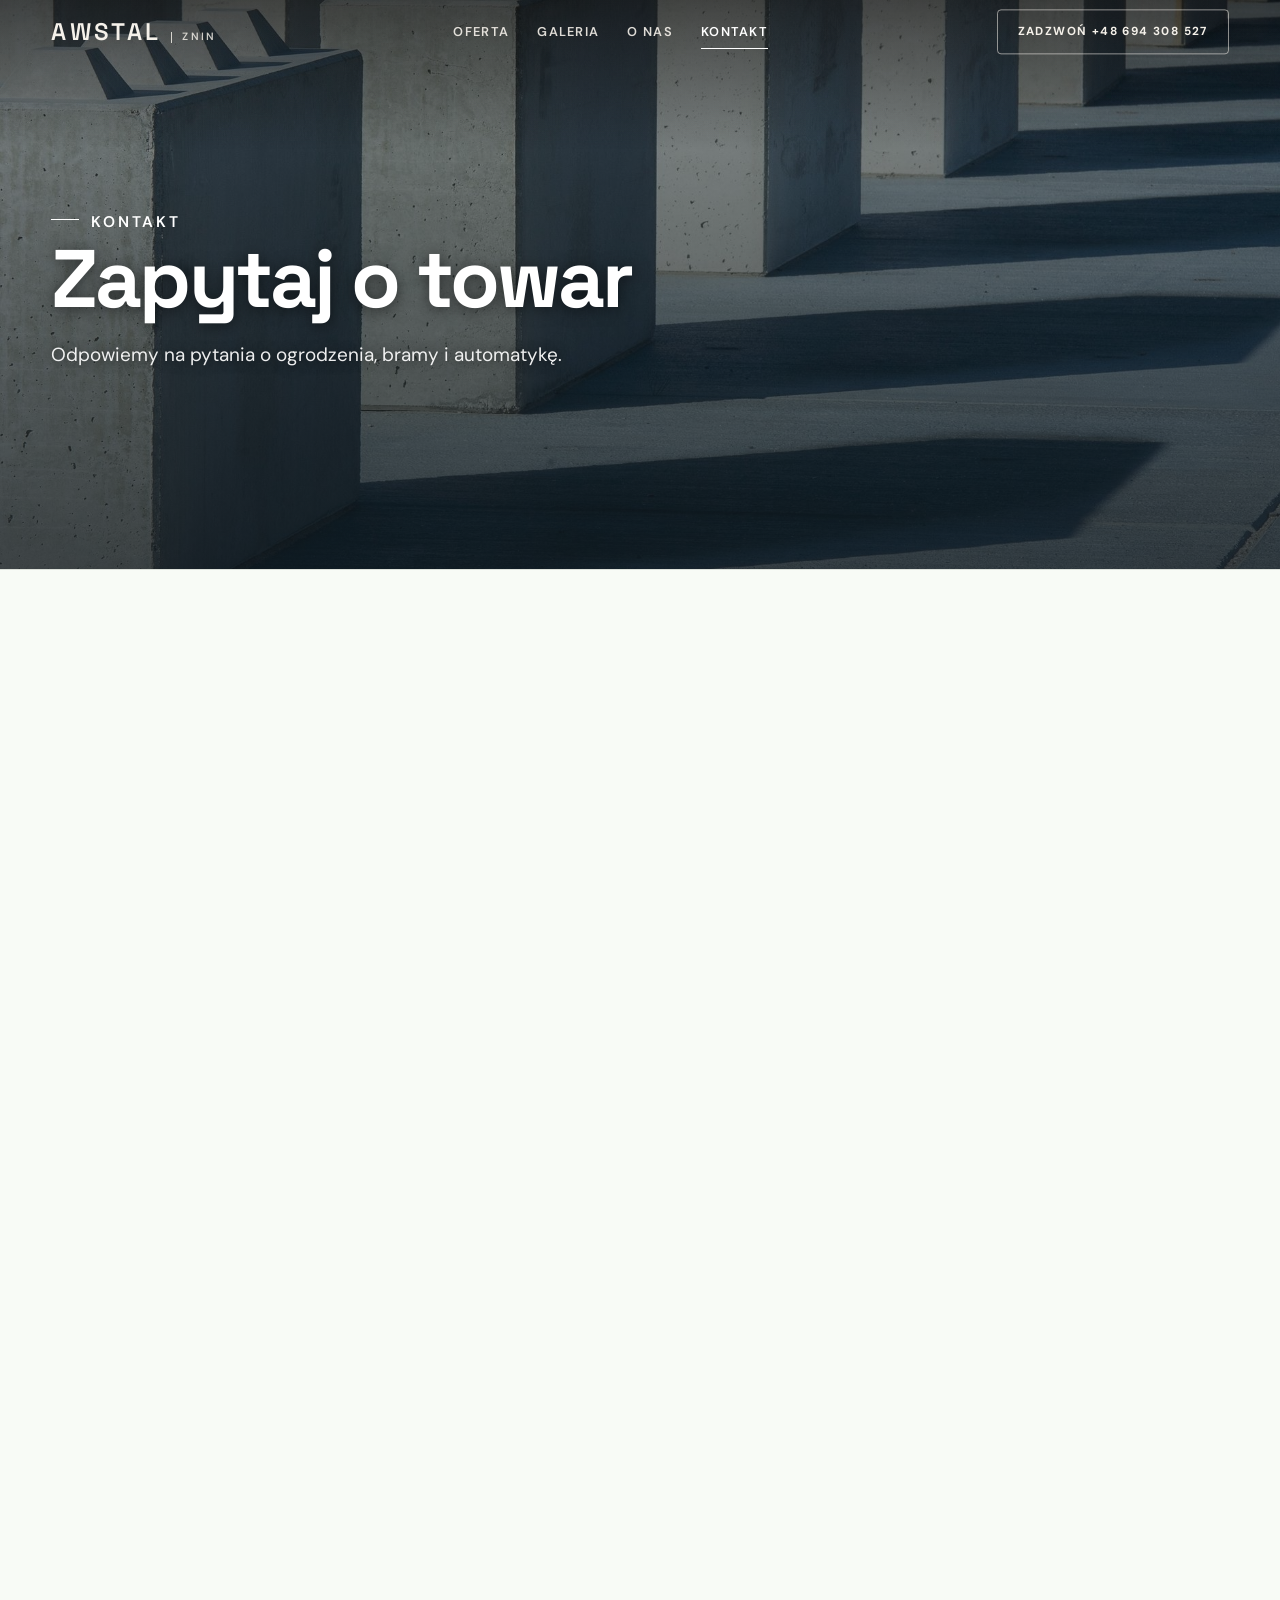
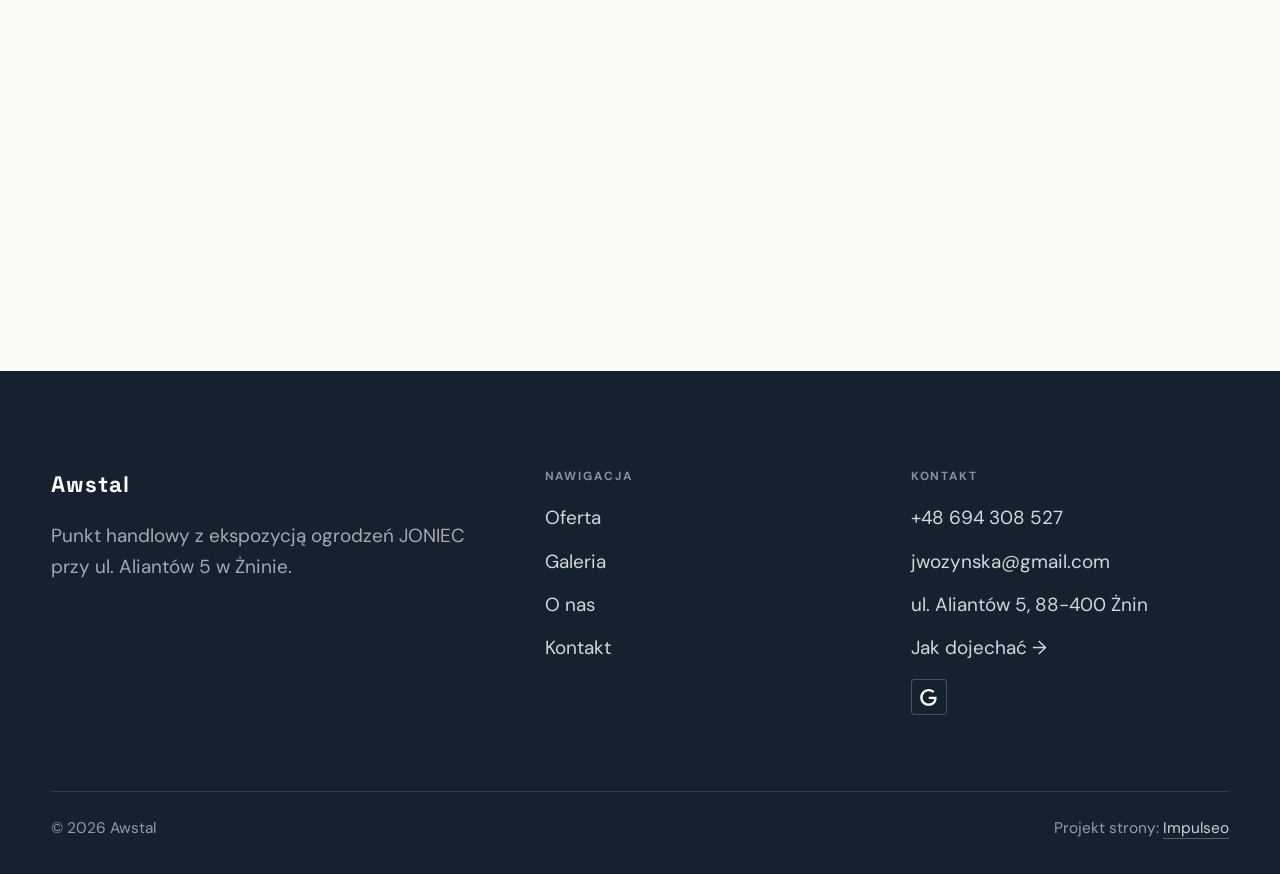
==== kontakt.html @ ee12577e "Strona demo: awstal" ====
<!DOCTYPE html>
<html lang="pl">
<head>
<meta charset="UTF-8">
<meta name="viewport" content="width=device-width, initial-scale=1.0">
<title>Kontakt - Awstal</title>
<meta name="description" content="Kontakt Awstal - ul. Aliantów 5, 88-400 Żnin">
<link rel="canonical" href="https://impulseo-pl.github.io/awstal/kontakt.html">
<meta name="robots" content="noindex, nofollow">
<meta property="og:type" content="website">
<meta property="og:locale" content="pl_PL">
<meta property="og:site_name" content="Awstal">
<meta property="og:title" content="Kontakt - Awstal">
<meta property="og:description" content="Kontakt Awstal - ul. Aliantów 5, 88-400 Żnin">
<meta property="og:url" content="https://impulseo-pl.github.io/awstal/kontakt.html">
<meta property="og:image" content="https://impulseo-pl.github.io/awstal/img/og.jpg">
<meta property="og:image:width" content="1200">
<meta property="og:image:height" content="630">
<meta name="twitter:card" content="summary_large_image">
<link rel="preconnect" href="https://fonts.googleapis.com">
<link rel="preconnect" href="https://fonts.gstatic.com" crossorigin>
<link href="https://fonts.googleapis.com/css2?family=Space+Grotesk:wght@500;600;700&family=DM+Sans:opsz,wght@9..40,400;9..40,500;9..40,600&display=swap" rel="stylesheet">
<link rel="stylesheet" href="assets/styles.css?v=1dbcea73">
</head>
<body>

<header class="nav">
  <div class="wrap nav-inner">
    <a class="brand" href="index.html"><span class="name">Awstal</span><span class="sub">Żnin</span></a>
    <nav class="nav-links">
      <a href="oferta.html">Oferta</a>
      <a href="realizacje.html">Galeria</a>
      <a href="o-nas.html">O nas</a>
      <a href="kontakt.html" class="active" aria-current="page">Kontakt</a>
      <a href="tel:+48694308527" class="btn btn-accent">Zadzwoń +48 694 308 527</a>
    </nav>
    <button class="nav-toggle" aria-label="Menu"><span></span><span></span><span></span></button>
  </div>
</header>

<main>
<section class="pagehead">
  <img src="img/g4.jpg" alt="Awstal - Zapytaj o towar" width="1880" height="1253" decoding="async">
  <div class="wrap">
    <span class="eyebrow">Kontakt</span>
    <h1>Zapytaj o towar</h1>
    <p>Odpowiemy na pytania o ogrodzenia, bramy i automatykę.</p>
  </div>
</section>
<section>
  <div class="wrap contact-grid">
    <div class="reveal">
      <span class="eyebrow">Dane kontaktowe</span>
      <h2 style="margin:var(--space-4) 0 var(--space-6)">Awstal</h2>
      <div class="info-list">
        <div class="info-row"><div class="ic"><svg class="ico-tel" width="16" height="16" viewBox="0 0 24 24" fill="none" aria-hidden="true"><path d="M6.6 10.8a15.5 15.5 0 0 0 6.6 6.6l2.2-2.2a1 1 0 0 1 1-.24 11.4 11.4 0 0 0 3.6.58 1 1 0 0 1 1 1V20a1 1 0 0 1-1 1A17 17 0 0 1 3 4a1 1 0 0 1 1-1h3.5a1 1 0 0 1 1 1c0 1.25.2 2.46.58 3.6a1 1 0 0 1-.25 1l-2.23 2.2Z" fill="currentColor"/></svg></div><div><div class="lbl">Telefon</div><a class="val" href="tel:+48694308527">+48 694 308 527</a></div></div>
        <div class="info-row"><div class="ic"><svg class="ico-mail" width="16" height="16" viewBox="0 0 24 24" fill="none" aria-hidden="true"><rect x="3.2" y="5.5" width="17.6" height="13" rx="1.6" stroke="currentColor" stroke-width="1.6"/><path d="M4 7l8 6 8-6" stroke="currentColor" stroke-width="1.6" stroke-linecap="round" stroke-linejoin="round"/></svg></div><div><div class="lbl">E-mail</div><a class="val" href="mailto:jwozynska@gmail.com">jwozynska@gmail.com</a></div></div>
        <div class="info-row"><div class="ic"><svg class="ico-pin" width="16" height="16" viewBox="0 0 24 24" fill="none" aria-hidden="true"><path d="M12 21s7-6.1 7-11.5A7 7 0 0 0 5 9.5C5 14.9 12 21 12 21Z" stroke="currentColor" stroke-width="1.6" fill="none"/><circle cx="12" cy="9.5" r="2.4" fill="currentColor"/></svg></div><div><div class="lbl">Adres</div><div class="val">ul. Aliantów 5, 88-400 Żnin</div></div></div>
      </div>
    </div>
    <div class="reveal">
      <form class="form" action="https://formsubmit.co/jwozynska@gmail.com" method="POST">
        <input type="hidden" name="_subject" value="Zapytanie ze strony Awstal">
        <input type="hidden" name="_captcha" value="false">
        <input type="hidden" name="_template" value="table">
        <div class="fld"><label for="name">Imię / firma</label><input id="name" name="name" type="text" placeholder="np. Jan Kowalski" required></div>
        <div class="fld"><label for="email">E-mail</label><input id="email" name="email" type="email" placeholder="adres@email.pl" required></div>
        <div class="fld"><label for="phone">Telefon</label><input id="phone" name="phone" type="tel" placeholder="+48 ..."></div>
        <div class="fld"><label for="msg">Czego dotyczy zapytanie?</label><textarea id="msg" name="message" placeholder="Napisz krótko, w czym możemy pomóc" required></textarea></div>
        <button type="submit" class="btn btn-accent" style="width:100%;justify-content:center">Wyślij zapytanie <span class="arr">→</span></button>
        <p class="note">Wiadomość trafi bezpośrednio do nas. Można też zadzwonić: +48 694 308 527.</p>
      </form>
    </div>
  </div>
</section>
<section style="padding-top:0">
  <div class="wrap reveal">
    <iframe class="map" title="Awstal - Żnin" src="https://maps.google.com/maps?q=52.849235%2C17.707067&z=15&output=embed" loading="lazy" referrerpolicy="no-referrer-when-downgrade"></iframe>
  </div>
</section>
</main>

<footer>
  <div class="wrap">
    <div class="foot-grid">
      <div class="foot-brand">
        <div class="name">Awstal</div>
        <p>Punkt handlowy z ekspozycją ogrodzeń JONIEC przy ul. Aliantów 5 w Żninie.</p>
      </div>
      <div class="foot-col">
        <h4>Nawigacja</h4>
        <a href="oferta.html">Oferta</a>
        <a href="realizacje.html">Galeria</a>
        <a href="o-nas.html">O nas</a>
        <a href="kontakt.html">Kontakt</a>
      </div>
      <div class="foot-col">
        <h4>Kontakt</h4>
        <a href="tel:+48694308527">+48 694 308 527</a>
        <a href="mailto:jwozynska@gmail.com">jwozynska@gmail.com</a>
        <p>ul. Aliantów 5, 88-400 Żnin</p>
        <a href="https://maps.google.com/?cid=13317157777396604055&g_mp=Cidnb29nbGUubWFwcy5wbGFjZXMudjEuUGxhY2VzLlNlYXJjaFRleHQQAhgEIAA" target="_blank" rel="noopener">Jak dojechać →</a>
      <div class="foot-soc">
        <a class="soc" href="https://maps.google.com/?cid=13317157777396604055&g_mp=Cidnb29nbGUubWFwcy5wbGFjZXMudjEuUGxhY2VzLlNlYXJjaFRleHQQAhgEIAA" target="_blank" rel="noopener" aria-label="Google - Awstal"><svg viewBox="0 0 24 24" aria-hidden="true" focusable="false"><path d="M12.48 10.92v3.28h7.84c-.24 1.84-.853 3.187-1.787 4.133-1.147 1.147-2.933 2.4-6.053 2.4-4.827 0-8.6-3.893-8.6-8.72s3.773-8.72 8.6-8.72c2.6 0 4.507 1.027 5.907 2.347l2.307-2.307C18.747 1.44 16.133 0 12.48 0 5.867 0 .307 5.387.307 12s5.56 12 12.173 12c3.573 0 6.267-1.173 8.373-3.36 2.16-2.16 2.84-5.213 2.84-7.667 0-.76-.053-1.467-.173-2.053H12.48z" fill="currentColor"/></svg></a>
      </div>
      </div>
    </div>
    <div class="foot-bot">
      <span>© 2026 Awstal</span>
      <span>Projekt strony: <a class="foot-credit" href="https://impulseo.pl" target="_blank" rel="noopener">Impulseo</a></span>
    </div>
  </div>
</footer>
<div class="sticky-call"><a class="sc-call" href="tel:+48694308527"><svg class="ico-tel" width="16" height="16" viewBox="0 0 24 24" fill="none" aria-hidden="true"><path d="M6.6 10.8a15.5 15.5 0 0 0 6.6 6.6l2.2-2.2a1 1 0 0 1 1-.24 11.4 11.4 0 0 0 3.6.58 1 1 0 0 1 1 1V20a1 1 0 0 1-1 1A17 17 0 0 1 3 4a1 1 0 0 1 1-1h3.5a1 1 0 0 1 1 1c0 1.25.2 2.46.58 3.6a1 1 0 0 1-.25 1l-2.23 2.2Z" fill="currentColor"/></svg> Zadzwoń</a><a class="sc-quote" href="kontakt.html">Zadzwoń i zapytaj</a></div>
<div class="demo-wazne" data-do="2026-11-03" data-cykl="3" hidden><svg class="dw-ico" width="13" height="13" viewBox="0 0 24 24" fill="none" aria-hidden="true"><circle cx="12" cy="12" r="8.6" stroke="currentColor" stroke-width="1.8"/><path d="M12 7.2V12l3.3 2" stroke="currentColor" stroke-width="1.8" stroke-linecap="round"/></svg><span class="dw-txt"></span></div>

<script src="assets/main.js"></script>
</body>
</html>
---- assets/styles.css ----
/* ============================================================
   STOLBASZ — premium, architektoniczny B2B fit-out
   Jasna paleta, zero brązu. System wg premium-web-craft.
   Projekt strony: Impulseo (impulseo.pl)
   ============================================================ */

:root{
  /* PALETA — jasna, architektoniczna, chłodna */
  --paper:#F4F6F8;          /* główne tło */
  --paper-2:#E7EBEF;        /* sekcje alternatywne (chłodny jasny szary) */
  --paper-3:#E7EBEF;        /* delikatne wypełnienia */
  --ink:#15212E;            /* tekst główny — chłodny grafit */
  --ink-soft:#243443;       /* nagłówki drugorzędne */
  --muted:#6B7785;          /* tekst poboczny */
  --line:rgba(21,33,46,.12);/* hairline */
  --accent:#E8A317;         /* stonowany petrol-slate — jedyny akcent */
  --accent-d:#C9870C;
  --accent-soft:rgba(232,163,23,.10);
  --dark:#15212E;           /* sekcje ciemne (stopka/CTA) */

  /* HOVER ZDJĘĆ — JEDEN standard dla całego silnika (decyzja K. 04.08.2026, artefakt z wariantami).
     AKTUALNE (K.+Szymon 09.08.2026, wybór z artefaktu 6 wariantów): zoom 1.05 przy 1.4s -
     przy tak długim czasie mocniejszy kadr NIE skacze, tylko „oddycha". Poprzedni standard
     (1.02 / .55s z 04.08) odbierany jako dynamiczny i szybki.
     Spoczynek lekko przygaszony, ale TYLKO tam, gdzie jest mysz (@media hover:hover) —
     na telefonie zdjęcia zostają w pełnej jasności. */
  --img-zoom:1.05;                   /* K.+Szymon 09.08: wariant F z artefaktu porównawczego */
  --img-rest:brightness(.95) saturate(.99);
  --img-hot:brightness(1.06) saturate(1.05);
  --img-dur:1.4s;                    /* K.+Szymon 09.08 (wariant F): powoli = elegancko */
  --img-ease:cubic-bezier(.16,.84,.44,1);  /* miękki ogon, efekt „oddychania" */

  /* ODSTĘPY — skala 4/8 */
  --space-1:4px; --space-2:8px; --space-3:12px; --space-4:16px; --space-5:24px;
  --space-6:32px; --space-7:48px; --space-8:64px; --space-9:96px; --space-10:128px;

  /* TYPOGRAFIA — fluid clamp() (skala podbita 16.07.2026: większe, czytelniejsze litery — uwaga Adama) */
  --text-sm:clamp(.9rem,.87rem + .12vw,1rem);
  --text-base:clamp(1.08rem,1.04rem + .18vw,1.2rem);
  --text-lg:clamp(1.24rem,1.15rem + .34vw,1.44rem);
  --text-h3:clamp(1.34rem,1.22rem + .55vw,1.66rem);
  --text-h2:clamp(2.1rem,1.66rem + 2.1vw,3.1rem);
  --text-h1:clamp(2.9rem,2.1rem + 4vw,5.1rem);

  /* PROMIENIE — architektoniczne, raczej ostre */
  --r-sm:3px; --r-md:6px; --r-lg:10px;

  /* RUCH */
  --ease:cubic-bezier(.25,.46,.45,.94); --dur:.24s;

  /* CIENIE — miękkie, warstwowe */
  --sh-sm:0 1px 2px rgba(16,24,32,.04), 0 2px 8px rgba(16,24,32,.05);
  --sh-md:0 2px 6px rgba(16,24,32,.05), 0 12px 28px -8px rgba(16,24,32,.12);
  --sh-lg:0 6px 14px rgba(16,24,32,.07), 0 26px 56px -18px rgba(16,24,32,.22);

  --hairline:1px solid var(--line);

  --font-display:'Space Grotesk','Inter',sans-serif;
  --font-body:'DM Sans','Inter',sans-serif;
}

*{box-sizing:border-box;margin:0;padding:0}
html{scroll-behavior:smooth}
body{
  font-family:var(--font-body);
  font-size:var(--text-base);
  line-height:1.65;
  color:var(--ink);
  background:var(--paper);
  -webkit-font-smoothing:antialiased;
  text-rendering:optimizeLegibility;
}
img{max-width:100%;height:auto;display:block}  /* height:auto = width/height z atrybutów trzyma proporcje (TOP#12) */
a{color:inherit;text-decoration:none}

.wrap{width:min(92%,1180px);margin-inline:auto}
section{padding-block:clamp(52px,6.5vw,96px)}

h1,h2,h3{font-family:var(--font-display);font-weight:700;line-height:1.08;letter-spacing:-.02em;color:var(--ink)}
h1{font-size:var(--text-h1);letter-spacing:-.035em}
h2{font-size:var(--text-h2);letter-spacing:-.025em}
h3{font-size:var(--text-h3)}
/* MIARA — długość wiersza. WCAG 2.2 SC 1.4.8: max 80 znaków; Butterick: 45–90.
   68ch daje realnie 72–78 znaków polskiego tekstu, czyli z zapasem pod granicą.
   Wcześniej limit miał TYLKO <p> — <li>, <blockquote> i <dd> nie miały żadnego,
   i to jedyny powód, dla którego 23 bloki na dwóch oddanych stronach jadą po
   83–106 znaków w wierszu (pomiar 07.08.2026, bramka `miara`).
   ⚠️ Listy i definicje ograniczamy TYLKO bez klasy: `ul`/`ol` z klasą to u nas
   układ (siatki kafli, menu), a nie tekst ciągły — tam miarę wyznacza układ. */
/* 60ch, nie 68ch (K. 10.08): po zmianie fontów na węższe kroje (DM Sans i spółka)
   w 68ch mieściło się ~90 znaków - bramka pikselowa słusznie zgłaszała przekroczenie
   granicy 80. Pomiar na żywej przeglądarce: 60ch = 90 znaków, 53ch = ~78 znaków, czyli normę WCAG 1.4.8. */
:root{ --miara:53ch }
p{max-width:min(100%,var(--miara))}
blockquote,
ul:not([class])>li, ol:not([class])>li,
dl:not([class])>dd{max-width:min(100%,var(--miara))}

/* ⚠️ Świadomie BEZ wyjątku `.tile p,.card p,.svc p{max-width:none}`, choć nasuwa się sam:
   te akapity BYŁY już ograniczone (stare `p{max-width:65ch}`), więc „wyjątek" nie odblokowałby
   niczego nowego — tylko ROZLUŹNIŁ stan sprzed zmiany na wszystkich demach naraz.
   `figcaption` żadna z reguł wyżej nie dotyczy, więc też nie potrzebuje zwolnienia. */

/* ŁAMANIE. `balance` wyrównuje długości wierszy w nagłówku, `pretty` pilnuje ostatniego
   wiersza akapitu, żeby nie został w nim jeden wyraz. Obsługiwane od Chrome 117 /
   Safari 17.5; starsze przeglądarki po prostu ignorują tę własność.
   `text-wrap:pretty` nie występowało dotąd ANI RAZ w silniku ani w repo klientów. */
h1,h2,h3,.lead,.lede{text-wrap:balance}
p,li,blockquote,dd{text-wrap:pretty}

.eyebrow{
  font-family:var(--font-body);
  font-size:var(--text-sm);
  font-weight:600;
  letter-spacing:.18em;
  text-transform:uppercase;
  color:var(--accent);
  display:inline-flex;align-items:center;gap:var(--space-3);
}
/* flex:none + margin-top = kreska trzyma się PIERWSZEJ linii. Wcześniej align-items:center
   centrowało ją względem całego bloku i przy zawinięciu (długi kicker typu
   „…WNĘTRZ · LESZNO · OD 2019") druga linia lądowała z brzydkim wcięciem. */
.eyebrow{align-items:flex-start}
.eyebrow>*,.eyebrow{text-wrap:balance}   /* dlugi kicker lamal sie na sierote typu samo „2019" w drugiej linii */
.eyebrow::before{content:"";width:28px;height:1px;background:var(--accent);display:inline-block;flex:none;margin-top:.62em}

.muted{color:var(--muted)}
.lead{font-size:var(--text-lg);line-height:1.55;color:var(--ink-soft);max-width:50ch}

/* ---------- BUTTONS ---------- */
.btn{
  display:inline-flex;align-items:center;gap:var(--space-2);
  font-weight:600;font-size:var(--text-sm);letter-spacing:.02em;
  padding:var(--space-4) var(--space-6);
  border-radius:var(--r-sm);
  transition:transform var(--dur) var(--ease),box-shadow var(--dur) var(--ease),background var(--dur) var(--ease);
  cursor:pointer;border:1px solid transparent;
}
.btn-accent{background:var(--accent);color:#fff;box-shadow:var(--sh-sm)}
.btn-accent:hover{background:var(--accent-d);transform:translateY(-2px);box-shadow:var(--sh-md)}
.btn-accent:active{transform:translateY(0);box-shadow:var(--sh-sm)}
.btn-ghost{background:transparent;color:var(--ink);border-color:var(--line)}
.btn-ghost:hover{border-color:var(--accent);color:var(--accent);transform:translateY(-2px)}
.btn-light{background:#fff;color:var(--ink);box-shadow:var(--sh-sm)}
.btn-light:hover{transform:translateY(-2px);box-shadow:var(--sh-md)}
.btn .arr{transition:transform var(--dur) var(--ease)}
.btn:hover .arr{transform:translateX(4px)}

/* ---------- NAV ---------- */
.nav{
  position:sticky;top:0;z-index:50;
  background:color-mix(in srgb,var(--paper) 88%,transparent);
  backdrop-filter:saturate(140%) blur(10px);
  border-bottom:var(--hairline);
}
.nav-inner{display:flex;align-items:center;justify-content:space-between;gap:var(--space-5);height:72px}
/* ANTY-NACHODZENIE (K. 05.08.2026): długa nazwa firmy + przycisk z pełnym numerem nie mieściły się w pasku
   i flex ściskał linki PONIŻEJ ich treści - "Kontakt" wchodził na ramkę "Zadzwoń +48 ...". Teraz ustępuje
   nazwa marki (skrót wielokropkiem), a menu i przycisk nigdy się nie kurczą ani nie zachodzą na siebie. */
.brand{display:flex;flex-direction:column;line-height:1;min-width:0;flex:0 1 auto}
.brand .name{font-family:var(--font-display);font-weight:800;font-size:1.35rem;letter-spacing:.04em;white-space:nowrap;overflow:hidden;text-overflow:ellipsis}
.brand .sub{font-size:.62rem;letter-spacing:.34em;text-transform:uppercase;color:var(--muted);margin-top:5px;white-space:nowrap;overflow:hidden;text-overflow:ellipsis}
.nav-links{display:flex;align-items:center;gap:var(--space-6);flex:0 0 auto}
.nav-links a{font-size:var(--text-sm);font-weight:500;color:var(--ink-soft);position:relative;padding-block:4px;white-space:nowrap;transition:color var(--dur) var(--ease)}
.nav-links a::after{content:"";position:absolute;left:0;bottom:0;width:0;height:1.5px;background:var(--accent);transition:width var(--dur) var(--ease)}
.nav-links a:hover,.nav-links a.active{color:var(--ink)}
.nav-links a:hover::after,.nav-links a.active::after{width:100%}
.nav-links .btn{padding:var(--space-2) var(--space-5)}
/* przyciski w nav: właściwy kolor (przebij .nav-links a) + bez podkreślenia */
.nav-links a.btn-accent{color:#fff}
.nav-links a.btn-ghost,.nav-links a.btn-light{color:var(--ink)}
/* CTA w pasku: NIE podkreślenie spod linków menu, ale ten sam przelatujący błysk,
   co na wszystkich innych przyciskach (zgłoszenie K. 13.08.2026 - „na hero jest efekt
   światła przechodzącego przez przycisk, na navbarze go nie ma, a mają być identyczne").
   Reguła `.nav-links a::after` jest silniejsza od `.btn::after`, więc trzeba jej
   geometrię wyzerować i wpisać połysk z nazwy - samo `display:none` gasiło efekt. */
.nav-links a.btn::after{
  display:block;content:"";position:absolute;inset:0;z-index:-1;pointer-events:none;
  width:auto;height:auto;border-radius:inherit;   /* kasuje geometrię podkreślenia (width:0;height:1.5px) */
  background:linear-gradient(100deg,transparent 32%,rgba(255,255,255,.20) 50%,transparent 68%);
  translate:-120% 0}
@media (prefers-reduced-motion:no-preference){
  .nav-links a.btn:hover::after{translate:120% 0;transition:translate .75s var(--mt-ease,cubic-bezier(.16,.84,.44,1))}
}
.nav-toggle{display:none;background:none;border:none;cursor:pointer;flex-direction:column;gap:5px;padding:8px}
.nav-toggle span{width:24px;height:2px;background:var(--ink);transition:var(--dur)}
/* Ciasny zakres MIĘDZY menu mobilnym a pełnym pulpitem: zbijamy odstępy i nazwę marki,
   żeby wszystko zmieściło się naturalnie, zanim w ogóle dojdzie do skracania wielokropkiem. */
@media(max-width:1280px) and (min-width:921px){
  .nav-links{gap:var(--space-4)}
  .nav-links .btn{padding:var(--space-2) var(--space-4)}
  .brand .name{font-size:1.15rem}
}

/* ---------- HERO (split) ---------- */
.hero{position:relative;overflow:hidden;border-bottom:var(--hairline)}
.hero-grid{display:grid;grid-template-columns:1.05fr .95fr;gap:clamp(24px,4vw,60px);align-items:center;
  padding-block:clamp(36px,4.5vw,64px)}
.hero-copy .eyebrow{margin-bottom:var(--space-5)}
.hero-copy h1{margin-bottom:var(--space-5)}
.hero-copy .lead{margin-bottom:var(--space-7)}
.hero-actions{display:flex;flex-wrap:wrap;gap:var(--space-4)}
.hero-art{position:relative;aspect-ratio:4/3;border-radius:var(--r-lg);overflow:hidden;box-shadow:var(--sh-lg)}
.hero-art img{width:100%;height:100%;object-fit:cover}
.hero-art::after{content:"";position:absolute;inset:0;background:linear-gradient(180deg,transparent 55%,rgba(18,24,28,.28))}
.hero-badge{position:absolute;left:var(--space-5);bottom:var(--space-5);z-index:2;
  background:rgba(252,252,251,.94);backdrop-filter:blur(4px);
  border-radius:var(--r-md);padding:var(--space-4) var(--space-5);box-shadow:var(--sh-md);max-width:78%}
.hero-badge strong{display:block;font-family:var(--font-display);font-size:1rem;letter-spacing:-.01em}
.hero-badge span{font-size:var(--text-sm);color:var(--muted)}

/* ---------- HERO duży / kinowy (strona główna) ---------- */
.hero-cine{position:relative;min-height:clamp(560px,82vh,840px);min-height:clamp(560px,82svh,840px);display:flex;align-items:center;overflow:hidden;border-bottom:var(--hairline)}
.hero-cine>img{position:absolute;inset:0;width:100%;height:100%;object-fit:cover;z-index:0}
.hero-cine::after{content:"";position:absolute;inset:0;z-index:1;
  background:linear-gradient(95deg,rgba(13,18,23,.86) 0%,rgba(13,18,23,.64) 32%,rgba(13,18,23,.24) 62%,rgba(13,18,23,.04) 100%)}
.hero-cine .wrap{position:relative;z-index:2;padding-block:var(--space-8)}
.hero-cine .hero-copy{max-width:660px}
.hero-cine .eyebrow{color:#fff;margin-bottom:var(--space-5)}
.hero-cine .eyebrow::before{background:#fff}
.hero-cine h1{color:#fff;margin-bottom:var(--space-5);font-size:clamp(2.9rem,2rem + 4.4vw,5.2rem);text-wrap:balance}
.hero-cine .lead{color:rgba(255,255,255,.92);max-width:48ch;margin-bottom:var(--space-7)}
.hero-cine .hero-actions{display:flex;flex-wrap:wrap;gap:var(--space-4)}
/* NISKIE OKNO (laptop z dokiem i paskami przeglądarki ma ~700-780 px wysokości widoku):
   H1 do 5.2rem + długi lead nie mieściły się i przyciski wypadały POD krawędź ekranu -
   klient widział stronę bez ani jednego CTA. Skalujemy w dół, zamiast przycinać treść. */
@media(min-width:821px) and (max-height:820px){
  .hero-cine{min-height:clamp(520px,94svh,780px)}
  .hero-cine .wrap{padding-block:var(--space-6)}
  .hero-cine h1{font-size:clamp(2.2rem,1.5rem + 2.6vw,3.6rem);margin-bottom:var(--space-4)}
  .hero-cine .eyebrow{margin-bottom:var(--space-4)}
  .hero-cine .lead{margin-bottom:var(--space-5);max-width:44ch}
}
@media(max-width:680px){
  .hero-cine{min-height:clamp(520px,76vh,640px);min-height:clamp(520px,76svh,640px);align-items:flex-end}
  .hero-cine::after{background:linear-gradient(0deg,rgba(13,18,23,.9) 6%,rgba(13,18,23,.45) 55%,rgba(13,18,23,.25) 100%)}
  .hero-cine .wrap{padding-bottom:var(--space-9)}
  /* TELEFON (~90% oglądających): lead potrafił zająć 8 linii i zepchnąć CTA poza pierwszy ekran.
     Zwężamy interlinię i skalę - treści nie ucinamy, bo to ona sprzedaje. */
  .hero-cine .lead{font-size:.98rem;line-height:1.5;margin-bottom:var(--space-5)}
  .hero-cine .eyebrow{font-size:.72rem;letter-spacing:.13em;margin-bottom:var(--space-4)}
  .hero-cine .eyebrow::before{width:20px}
  .hero-cine h1{margin-bottom:var(--space-4)}
}

/* full-bleed hero variant (podstrony) */
.pagehead{position:relative;min-height:46vh;min-height:46svh;display:flex;align-items:flex-end;overflow:hidden;border-bottom:var(--hairline)}
.pagehead img{position:absolute;inset:0;width:100%;height:100%;object-fit:cover}
/* 10.08.2026 (decyzja K.): mocniejsze przyciemnienie + cień pod tekstem. Bramka mierzyła na
   nagłówkach podstron 3,38-3,43:1 przy wymaganych 4,5 — jasne zdjęcie (hala, śnieg, niebo)
   podchodziło pod biały tekst. Zdjęcia klientów są różne, więc kontrast musi dawać WARSTWA,
   a nie szczęśliwy dobór kadru. */
.pagehead::after{content:"";position:absolute;inset:0;background:linear-gradient(180deg,rgba(18,24,28,.40),rgba(18,24,28,.76))}
.pagehead .wrap{position:relative;z-index:2;padding-block:var(--space-9);color:#fff}
.pagehead h1{color:#fff;max-width:18ch;text-shadow:0 2px 16px rgba(0,0,0,.55)}
.pagehead .eyebrow{color:#fff}
.pagehead .eyebrow::before{background:#fff}
.pagehead p{color:rgba(255,255,255,.92);margin-top:var(--space-4);max-width:54ch;text-shadow:0 1px 12px rgba(0,0,0,.5)}

/* ---------- STRIP (pasek skrótów / liczby) ---------- */
.strip{background:var(--dark);color:#fff}
/* PASEK HASEŁ — standard 04.08.2026 (decyzja K.): 5 haseł w JEDNYM rzędzie, tekst WYŚRODKOWANY,
   węższe marginesy boczne niż reszta strony (pasek ma iść szerzej), równe wysokości kolumn. */
.strip .wrap{width:min(96%,1440px);display:grid;grid-template-columns:repeat(5,1fr);
  gap:var(--space-5);padding-block:var(--space-7);align-items:stretch}
.strip .item .k{font-family:var(--font-display);font-size:clamp(1.05rem,.82rem + .85vw,1.55rem);
  font-weight:800;letter-spacing:-.02em;color:#fff;line-height:1.18;text-wrap:balance}
.strip .item .v{font-size:var(--text-sm);color:rgba(255,255,255,.66);margin-top:var(--space-2);line-height:1.4}
.strip .item{border-left:2px solid var(--accent);padding-inline:var(--space-4);
  text-align:center;display:flex;flex-direction:column;justify-content:center}
/* liczba kolumn = liczba haseł, żeby ostatnie nie zostawało samo w drugim rzędzie.
   Klasę n-N nadaje multipage.py; domyślnie (bez klasy) pasek jest 5-kolumnowy. */
.strip.n-2 .wrap{grid-template-columns:repeat(2,1fr)}
.strip.n-3 .wrap{grid-template-columns:repeat(3,1fr)}
.strip.n-4 .wrap{grid-template-columns:repeat(4,1fr);gap:var(--space-6)}
.strip.n-4 .item .k{font-size:clamp(1.3rem,1rem + 1.1vw,2rem)}
.strip.n-6 .wrap{grid-template-columns:repeat(6,1fr);gap:var(--space-4)}
.strip.n-6 .item .k{font-size:clamp(.98rem,.8rem + .7vw,1.35rem)}
/* równe łamanie: zamiast "długa linia + jedno słowo" obie linie zbliżonej długości */
.strip .item .k{text-wrap:balance}

/* ---------- SECTION HEAD ---------- */
.head{max-width:48rem;margin-bottom:var(--space-8)}
.head.center{margin-inline:auto;text-align:center}
.head .eyebrow{margin-bottom:var(--space-4)}
.head h2{margin-bottom:var(--space-4)}
.head p{color:var(--muted);font-size:var(--text-lg);line-height:1.55}
.head.center p{margin-inline:auto}

/* ---------- INTRO SPLIT ---------- */
.split{display:grid;grid-template-columns:.92fr 1.08fr;gap:clamp(28px,5vw,80px);align-items:center}
.split.rev{grid-template-columns:1.08fr .92fr}
.split.rev .split-art{order:-1}
.split-art{position:relative;aspect-ratio:5/4;border-radius:var(--r-lg);overflow:hidden;box-shadow:var(--sh-lg)}
.split-art img{width:100%;height:100%;object-fit:cover}
.split-copy h2{margin-bottom:var(--space-5)}
.split-copy p+p{margin-top:var(--space-4)}
.split-copy .btn{margin-top:var(--space-6)}

/* ---------- SERVICES (zakres) ---------- */
.svc-grid{display:grid;grid-template-columns:repeat(auto-fit,minmax(280px,1fr));gap:var(--space-5)}
.svc{background:#fff;border:var(--hairline);border-radius:var(--r-md);padding:var(--space-7) var(--space-6);
  transition:transform var(--dur) var(--ease),box-shadow var(--dur) var(--ease),border-color var(--dur) var(--ease);
  position:relative;overflow:hidden}
.svc::before{content:"";position:absolute;left:0;top:0;width:3px;height:0;background:var(--accent);transition:height var(--dur) var(--ease)}
.svc:hover{transform:translateY(-4px);box-shadow:var(--sh-md);border-color:transparent}
.svc:hover::before{height:100%}
.svc .ic{font-family:var(--font-display);font-size:.8rem;font-weight:700;letter-spacing:.12em;color:var(--accent);margin-bottom:var(--space-4)}
.svc h3{margin-bottom:var(--space-3);font-size:1.22rem}
.svc p{color:var(--muted);font-size:var(--text-base);line-height:1.6}

/* big detailed service rows */
.svc-row{display:grid;grid-template-columns:.8fr 1.2fr;gap:clamp(20px,4vw,60px);align-items:center;padding-block:var(--space-8)}
.svc-row+.svc-row{border-top:var(--hairline)}
.svc-row.rev{grid-template-columns:1.2fr .8fr}
/* Naprzemienny układ wierszy oferty: co drugi wiersz ma zdjęcie po PRAWEJ.
   Było `order:-1` — martwy kod, bo zdjęcie i tak jest pierwszym dzieckiem w HTML,
   więc wszystkie wiersze wyglądały identycznie (zdjęcie zawsze z lewej), a `rev`
   zmieniało tylko szerokość kolumn. Znalezione 29.07.2026 przy różnicowaniu kierunków
   animacji (pomiar pozycji: art.mid 390/502 przy row.mid 756 — zawsze lewa strona). */
.svc-row.rev .svc-row-art{order:2}
.svc-row-art{aspect-ratio:4/3;border-radius:var(--r-md);overflow:hidden;box-shadow:var(--sh-md)}
.svc-row-art img{width:100%;height:100%;object-fit:cover}
.svc-row h3{font-size:1.5rem;margin-bottom:var(--space-4)}
.svc-row .num{font-family:var(--font-display);font-size:.85rem;font-weight:700;letter-spacing:.14em;color:var(--accent);display:block;margin-bottom:var(--space-3)}
.svc-row ul{list-style:none;margin-top:var(--space-4);display:flex;flex-direction:column;gap:var(--space-2)}
.svc-row li{position:relative;padding-left:var(--space-5);color:var(--muted);font-size:var(--text-base)}
.svc-row li::before{content:"";position:absolute;left:0;top:.62em;width:8px;height:1px;background:var(--accent)}

/* ---------- GALLERY (realizacje) ---------- */
.gallery{display:grid;grid-template-columns:repeat(12,1fr);gap:var(--space-4);grid-auto-rows:200px}
/* GALERIA MASONRY — pionowe zdjęcia (portrety beauty/wellness) bez przycinania: kolumny, height auto */
.gallery-masonry{column-count:3;column-gap:var(--space-4)}
@media(max-width:900px){.gallery-masonry{column-count:2}}
@media(max-width:560px){.gallery-masonry{column-count:1}}
.gallery-masonry .m-tile{break-inside:avoid;margin:0 0 var(--space-4);padding:0;position:relative;overflow:hidden;border-radius:var(--r-md);border:1px solid var(--line)}
.gallery-masonry .m-tile img{width:100%;height:auto;display:block}
.gallery-masonry .m-tile .cap{position:absolute;left:0;right:0;bottom:0;padding:var(--space-4);color:#fff;background:linear-gradient(0deg,rgba(0,0,0,.55),transparent);font-size:var(--text-sm)}
.gallery-masonry .m-tile .cap small{display:block;font-weight:400;opacity:.78;letter-spacing:.04em;text-transform:uppercase;font-size:.66rem;margin-top:3px}
.tile{position:relative;overflow:hidden;border-radius:var(--r-md);box-shadow:var(--sh-sm);
  transition:transform var(--dur) var(--ease),box-shadow var(--dur) var(--ease)}
.tile img{width:100%;height:100%;object-fit:cover;
  transition:transform var(--img-dur) var(--img-ease),filter var(--img-dur) var(--img-ease)}
.tile:hover{box-shadow:var(--sh-md)}
.tile .cap{position:absolute;left:0;right:0;bottom:0;padding:var(--space-5) var(--space-4) var(--space-4);
  /* mocniejszy spad + cien pod tekstem: na JASNYCH zdjeciach klienta (biale fronty, sciany)
     slaby gradient dawal kontrast ~1.5:1 zamiast wymaganych 3.6:1 (bramka wygladu, 10.08.2026) */
  background:linear-gradient(transparent 10%,rgba(18,24,28,.55) 40%,rgba(18,24,28,.88) 68%,rgba(18,24,28,.99));color:#fff;
  text-shadow:0 1px 2px rgba(0,0,0,.85),0 2px 10px rgba(0,0,0,.55);
  font-size:var(--text-sm);font-weight:600;letter-spacing:.01em;
  opacity:0;transform:translateY(8px);transition:var(--dur) var(--ease)}
.tile:hover .cap{opacity:1;transform:translateY(0)}
.tile .cap small{display:block;font-weight:400;opacity:.78;letter-spacing:.04em;text-transform:uppercase;font-size:.66rem;margin-top:3px}
/* bento spans */
.t-wide{grid-column:span 6}
.t-tall{grid-column:span 6;grid-row:span 2}
.t-std{grid-column:span 6}
.t-third{grid-column:span 4}
.t-two3{grid-column:span 8}

/* ---------- TRUST / WIARYGODNOŚĆ ---------- */
.trust{background:var(--paper-2)}
.trust-grid{display:grid;grid-template-columns:repeat(auto-fit,minmax(240px,1fr));gap:var(--space-5);margin-top:var(--space-7)}
.trust-card{background:#fff;border-radius:var(--r-md);padding:var(--space-7) var(--space-6);box-shadow:var(--sh-sm);border-top:3px solid var(--accent)}
.trust-card .big{font-family:var(--font-display);font-size:clamp(1.8rem,1.3rem + 1.6vw,2.6rem);font-weight:800;letter-spacing:-.02em;color:var(--ink);line-height:1}
.trust-card h3{font-size:1.12rem;margin:var(--space-3) 0 var(--space-2)}
.trust-card p{color:var(--muted);font-size:var(--text-base);line-height:1.55}

/* ---------- CTA band ---------- */
.cta{background:var(--dark);color:#fff;position:relative;overflow:hidden}
/* telefon w CTA: na ciemnym tle biały (domyślnie), rodziny z JASNYM tłem CTA
   nadpisują to u siebie - wcześniej kolor siedział w stylu inline i wygrywał z rodziną. */
.cta .btn-ghost-cta{color:#fff;border-color:rgba(255,255,255,.3)}
.cta .wrap{display:grid;grid-template-columns:1.4fr .6fr;gap:var(--space-7);align-items:center;position:relative;z-index:2}
.cta h2{color:#fff;max-width:20ch}
.cta p{color:rgba(255,255,255,.74);margin-top:var(--space-4)}
.cta-actions{display:flex;flex-direction:column;gap:var(--space-3);align-items:flex-start}
.cta::before{content:"";position:absolute;right:-80px;top:-80px;width:360px;height:360px;border-radius:50%;
  background:radial-gradient(circle,var(--accent-soft),transparent 70%)}

/* ---------- CONTACT ---------- */
.contact-grid{display:grid;grid-template-columns:.85fr 1.15fr;gap:clamp(28px,4vw,56px);align-items:start}
.info-list{display:flex;flex-direction:column;gap:var(--space-2)}
.info-row{display:flex;gap:var(--space-4);align-items:flex-start;padding-block:var(--space-4);border-bottom:var(--hairline)}
.info-row .ic{flex:none;width:42px;height:42px;display:grid;place-items:center;border-radius:50%;
  background:var(--accent-soft);color:var(--accent);font-size:1.05rem}
.info-row .lbl{font-size:.72rem;letter-spacing:.14em;text-transform:uppercase;color:var(--muted)}
.info-row .val{font-weight:600;font-size:var(--text-base);margin-top:2px}
.info-row a.val:hover{color:var(--accent)}
.map{border:none;border-radius:var(--r-lg);box-shadow:var(--sh-md);width:100%;height:100%;min-height:380px;filter:grayscale(.2) contrast(1.02)}
.form{background:#fff;border:var(--hairline);border-radius:var(--r-lg);padding:clamp(24px,3vw,40px);box-shadow:var(--sh-sm)}
.form .fld{margin-bottom:var(--space-5)}
.form label{display:block;font-size:var(--text-sm);font-weight:600;margin-bottom:var(--space-2)}
.form input,.form textarea{width:100%;font-family:inherit;font-size:var(--text-base);color:var(--ink);
  padding:var(--space-4);border:var(--hairline);border-radius:var(--r-sm);background:var(--paper);transition:border-color var(--dur)}
.form input:focus,.form textarea:focus{outline:none;border-color:var(--accent);background:#fff}
.form textarea{resize:vertical;min-height:120px}
.form .note{font-size:var(--text-sm);color:var(--muted);margin-top:var(--space-3)}

/* ---------- FOOTER ---------- */
footer{background:var(--dark);color:#fff;padding-block:var(--space-9) var(--space-6)}
.foot-grid{display:grid;grid-template-columns:1.4fr 1fr 1fr;gap:var(--space-7);margin-bottom:var(--space-8)}
.foot-brand .name{font-family:var(--font-display);font-weight:800;font-size:1.4rem;letter-spacing:.04em}
.foot-brand p{color:rgba(255,255,255,.62);margin-top:var(--space-4);font-size:var(--text-base);max-width:38ch}
.foot-col h4{font-size:.74rem;letter-spacing:.16em;text-transform:uppercase;color:rgba(255,255,255,.5);margin-bottom:var(--space-4)}
.foot-col a,.foot-col p{display:block;color:rgba(255,255,255,.82);font-size:var(--text-base);margin-bottom:var(--space-3)}
.foot-col a:hover{color:#fff}
.foot-bot{border-top:1px solid rgba(255,255,255,.12);padding-top:var(--space-5);display:flex;justify-content:space-between;flex-wrap:wrap;gap:var(--space-3);
  font-size:var(--text-sm);color:rgba(255,255,255,.55)}
.foot-bot a:hover{color:#fff}
/* Podpis w stopce = klikalny link do impulseo.pl (31.07.2026). Ma być WIDOCZNIE klikalny,
   ale nie krzyczeć - stąd sam kolor jaśniejszy + delikatne podkreślenie na najeździe. */
.foot-bot a.foot-credit{color:rgba(255,255,255,.78);text-decoration:none;border-bottom:1px solid rgba(255,255,255,.28)}
.foot-bot a.foot-credit:hover{color:#fff;border-bottom-color:#fff}

/* ---------- REVEAL ---------- */
.reveal{opacity:0;transform:translateY(22px);transition:opacity .6s var(--ease),transform .6s var(--ease)}
.reveal.in{opacity:1;transform:none}

/* ---------- RESPONSIVE ---------- */
@media(max-width:920px){
  .hero-grid,.split,.split.rev,.svc-row,.svc-row.rev,.cta .wrap,.contact-grid,.foot-grid{grid-template-columns:1fr}
  .split.rev .split-art,.svc-row.rev .svc-row-art{order:0}
  .hero-art{aspect-ratio:16/10;max-height:420px}
  .strip .wrap,.strip.n-2 .wrap,.strip.n-3 .wrap,.strip.n-4 .wrap,.strip.n-6 .wrap{grid-template-columns:repeat(2,1fr);gap:var(--space-6)}
  .strip .item .k,.strip.n-6 .item .k{font-size:clamp(1.3rem,1.1rem + 1vw,2rem)}
  .gallery{grid-auto-rows:180px}
  .t-wide,.t-tall,.t-std,.t-third,.t-two3{grid-column:span 6}
  .t-tall{grid-row:span 1}
  .cta-actions{flex-direction:row;flex-wrap:wrap}
  .foot-grid{gap:var(--space-6)}
}
@media(max-width:680px){
  .nav-links{position:fixed;inset:72px 0 auto 0;background:var(--paper);flex-direction:column;align-items:stretch;
    gap:0;padding:var(--space-4) 6%;border-bottom:var(--hairline);box-shadow:var(--sh-md);
    transform:translateY(-120%);transition:transform var(--dur) var(--ease)}
  .nav-links.open{transform:translateY(0)}
  .nav-links a{padding-block:var(--space-4);border-bottom:var(--hairline)}
  .nav-links .btn{margin-top:var(--space-3);justify-content:center}
  .nav-toggle{display:flex}
  .strip .wrap,.strip.n-2 .wrap,.strip.n-3 .wrap,.strip.n-4 .wrap,.strip.n-6 .wrap{grid-template-columns:1fr}
  .gallery{grid-template-columns:repeat(6,1fr)}
  .foot-grid{grid-template-columns:1fr}
}
@media(prefers-reduced-motion:reduce){
  /* audyt 09.08 TOP#14: samo skrócenie duration przy animacji INFINITE = stroboskop
     (pętla .01ms miga ekranem); iteration-count:1 gasi pętlę naprawdę. Pseudoelementy
     też - tła hero (gastro/studio) animują ::before/img, blanket na * ich nie łapał. */
  *,*::before,*::after{animation-duration:.01ms!important;animation-iteration-count:1!important;animation-delay:0s!important;transition:none!important}
  .reveal{opacity:1!important;transform:none!important}
  html{scroll-behavior:auto}
}

/* ============================================================
   PREMIUM LAYER — destylat deep-researchu branż (anty-AI, spokój).
   Zmienne STOLBASZ (--accent/--ink/--paper/--line/--dark). Ruch ledwo
   zauważalny, krzywa cubic-bezier(.16,.84,.44,1); prefers-reduced-motion
   pokryte blanketem wyżej. Karty hairline zamiast cieni = #1 sygnał „nie-AI".
   ============================================================ */

/* więcej oddechu między sekcjami (liderzy: 110-130px) */
section{padding-block:clamp(64px,8vw,128px)}

/* 1) Aksamitny reveal — dłuższa, miękka krzywa zamiast „skoku" */
.reveal{transition:opacity .9s cubic-bezier(.16,.84,.44,1),transform .9s cubic-bezier(.16,.84,.44,1);will-change:opacity,transform}
/* stagger TYLKO w galerii (tam pozycja = porządek dzieci) */
.gallery .reveal:nth-child(2){transition-delay:.07s}
.gallery .reveal:nth-child(3){transition-delay:.14s}
.gallery .reveal:nth-child(4){transition-delay:.21s}
.gallery .reveal:nth-child(5){transition-delay:.28s}
.gallery .reveal:nth-child(6){transition-delay:.35s}

/* 2) Hero STATYCZNY na .hero-cine — Ken Burns CAŁKIEM WYŁĄCZONY 26.06 (3. zgłoszenie Szymona).
   GENEZA: animowanie scale na <img> hero z teksturami (cegły/framugi) re-samplinguje obraz
   klatka po klatce → na części ekranów drobne drganie/shimmer = „heroshot się trzęsie".
   translateY usunięto wcześniej, scale-only + will-change/GPU NIE wystarczyły do GWARANCJI gładkości.
   Krzysztof zażądał pewności („make sure, że błąd się nie pojawi") > efekt. Zero animacji = 0% drgania.
   Delikatny zoom zostaje TYLKO w pełnoekranowych hero gastro/studio (hg-bg/hs-bg — tło, inny
   mechanizm, chwalone, nigdy nie zgłaszane). NIE wracać do KB na .hero-cine bez realnego testu
   na sprzęcie klienta — to ryzyko regresji „trzęsienia”. */
/* BEZPIECZNY "wow" na hero = jednorazowy FADE-IN (opacity), nie zoom.
   opacity nie dotyka bitmapy → gładkie na KAŻDYM zdjęciu/ekranie/GPU, zero ryzyka migotania.
   Geometryczny ruch (scale/translate) na .hero-cine jest ZAKAZANY (bramka pilnuje). */
@keyframes heroFade{from{opacity:0}to{opacity:1}}
.hero-cine>img{transform:none;animation:heroFade 1.1s ease-out both}

/* 3) Akcentowy hairline pod nagłówkiem sekcji, który „rysuje się" przy wejściu */
.head h2{position:relative;padding-bottom:18px}
.head h2::after{content:"";position:absolute;left:0;bottom:0;height:1px;width:0;background:var(--accent);transition:width 1s cubic-bezier(.16,.84,.44,1) .15s}
.head.center h2::after{left:50%;transform:translateX(-50%)}
.head.reveal.in h2::after,.head.center.reveal.in h2::after{width:54px}

/* 4) Karty HAIRLINE zamiast cieni/zaokrągleń (najmocniejszy anty-AI detal) */
.svc{background:transparent;border:1px solid var(--line);border-radius:var(--r-sm);box-shadow:none}
.svc:hover{box-shadow:none;border-color:var(--accent);transform:translateY(-3px)}
.trust-card{background:transparent;box-shadow:none;border:1px solid var(--line);border-top:2px solid var(--accent);border-radius:var(--r-sm)}
.tile{box-shadow:none;border-radius:var(--r-sm)}
.tile:hover{box-shadow:none}

/* 5) Sticky-nav kondensuje się po przewinięciu (sygnał dopracowania) */
.nav{transition:box-shadow .4s ease,background .4s ease}
.nav.is-stuck{box-shadow:0 1px 0 var(--line),0 14px 30px -24px rgba(0,0,0,.45)}
.nav-inner{transition:height .35s var(--ease)}
.nav.is-stuck .nav-inner{height:60px}

/* 6) MANIFESTO — pełnoekranowy cytat-bohater (zastępuje generyczne „Dlaczego my") */
.manifesto{background:var(--paper-2);text-align:center}
.manifesto .wrap{max-width:60rem}
.manifesto p{font-family:var(--font-display);font-style:italic;font-size:clamp(1.6rem,1rem + 2.4vw,2.8rem);line-height:1.32;color:var(--ink-soft);margin-inline:auto;max-width:26ch;position:relative;padding-top:var(--space-8)}
.manifesto p::before{content:"";position:absolute;top:0;left:50%;transform:translateX(-50%);width:54px;height:1px;background:var(--accent)}
.manifesto p span{color:var(--accent);font-style:italic}

/* 7) GATEWAYS — 3 duże bramy-zdjęcia (zamiast paska menu usług) */
.gateways{display:grid;grid-template-columns:repeat(3,1fr);gap:var(--space-4)}
.gateway{position:relative;aspect-ratio:3/4;overflow:hidden;border-radius:var(--r-sm);display:block}
.gateway img{width:100%;height:100%;object-fit:cover;
  transition:transform var(--img-dur) var(--img-ease),filter var(--img-dur) var(--img-ease)}
.gateway::after{content:"";position:absolute;inset:0;background:linear-gradient(180deg,transparent 38%,rgba(18,24,28,.74))}
/* ===== HOVER ZDJĘĆ — jedno miejsce dla WSZYSTKICH kafli ze zdjęciem (K. 04.08.2026) ===== */
@media(hover:hover){
  .tile img,.gateway img,.m-tile img{filter:var(--img-rest)}
  .tile:hover img,
  .gateway:hover img,
  .m-tile:hover img{transform:scale(var(--img-zoom));filter:var(--img-hot)}
}
.m-tile img{transition:transform var(--img-dur) var(--img-ease),filter var(--img-dur) var(--img-ease)}
.gateway .g-ttl{position:absolute;left:0;right:0;bottom:0;z-index:2;padding:var(--space-6) var(--space-5);color:#fff;font-family:var(--font-display);font-size:1.45rem;letter-spacing:-.01em;line-height:1.15}
.gateway .g-ttl small{display:block;font-family:var(--font-body);font-size:var(--text-sm);font-weight:400;opacity:.82;letter-spacing:.03em;margin-top:5px}
@media(max-width:760px){.gateways{grid-template-columns:1fr}.gateway{aspect-ratio:16/10}}

/* 8) LOGO klienta w nagłówku (gdy podane --logo) */
/* 52px domyślnie (feedback Bartka 06.07.2026: 40px ginęło, uwaga padła 3x; ~56px sprawdzone na żywym demie anna-borowiec-makeup) */
.brand-logo{height:64px;width:auto;max-width:300px;object-fit:contain;display:block}
.nav.is-stuck .brand-logo{height:52px}
@media(max-width:680px){.brand-logo{height:46px;max-width:210px}}


/* === RWD: nagłówki na wąskich ekranach (dodane 17.07.2026 razem z fixem clamp) ===
   Po przywróceniu działania clamp() dolna granica --text-h1 (2.9rem) rozpychała
   dokument przy długich polskich słowach na telefonach. Tu ją zjeżdżamy. */
@media (max-width:560px){
  :root{
    --text-h1:clamp(1.9rem, 1.15rem + 4.4vw, 2.7rem);
    --text-h2:clamp(1.5rem, 1rem + 3vw, 2.1rem);
  }
  .hero-cine h1{font-size:clamp(1.9rem, 1.15rem + 4.4vw, 2.7rem)}
  h1,h2{overflow-wrap:break-word}
}

/* GODZINY (godziny_grid z briefu) — dzień po lewej, godziny po prawej. Wcześniej BRAK stylu
   powodował sklejenie "Poniedziałek-Piątek8:00-20:00" (dodane 2026-07-21). Neutralne dla dem bez grafiku. */
.godz{display:flex;flex-direction:column;gap:2px;max-width:440px;margin-top:8px}
.godz-row{display:flex;justify-content:space-between;align-items:baseline;gap:24px;padding:10px 0;border-bottom:1px solid var(--line)}
.godz-row:last-child{border-bottom:0}
.godz-row b{font-weight:600;color:var(--ink)}
.godz-row span{color:var(--muted);white-space:nowrap}

/* === FAQ (lekcja 08.08.2026) ===
   Sekcja faq_klinika() trafia NIE tylko do rodziny „klinika" (multipage.py: także układ FACHOWCY),
   a style leżały wyłącznie w families/klinika.css — u hydraulika/dekarza FAQ renderowało się jako
   goła lista <details> z domyślnym trójkącikiem przeglądarki (wpadka: demo Instalatorstwo Gała).
   Dlatego baza. Rodzina może to nadpisać na wierzchu. */
.faq-list{max-width:48rem;margin:var(--space-8) auto 0;display:flex;flex-direction:column;gap:var(--space-3)}
.faq-item{border:1px solid var(--line);border-radius:var(--r-md);background:var(--paper);padding:var(--space-4) var(--space-5)}
.faq-item summary{font-family:var(--font-display);font-weight:600;color:var(--ink);cursor:pointer;list-style:none;display:flex;justify-content:space-between;gap:1rem}
.faq-item summary::-webkit-details-marker{display:none}
.faq-item summary::after{content:"+";color:var(--accent-d);font-weight:700;font-size:1.2rem;line-height:1}
.faq-item[open] summary::after{content:"-"}
.faq-item p{color:var(--ink-soft);font-size:var(--text-base);line-height:1.6;margin:var(--space-3) 0 0}

/* === LICZBA OPINII PRZY SEKCJI OPINII (08.08.2026, wzorzec irismeble.pl, decyzja K.) ===
   Trzy cytaty bez kontekstu czyta się jak „firma ma trzy opinie". Ta linijka mówi wprost,
   ile ich jest naprawdę - dane i tak przychodzą z reconu i szły dotąd wyłącznie do hero.
   Baza, nie rodzina: sekcja opinii renderuje się we WSZYSTKICH układach, a style opinii
   leżą per rodzina - bez tego u części rodzin linijka byłaby gołym tekstem (ta sama pułapka
   co z FAQ wyżej). Rodzina może nadpisać na wierzchu. */
.op-meta{
  text-align:center;margin:calc(var(--space-3) * -1) 0 var(--space-6);
  color:var(--muted);font-size:var(--text-base);letter-spacing:.01em;
}
.op-meta .ico-star{color:var(--accent-d);margin-right:2px}

/* --- licznik ważności DEMA (pomysł K. 09.08) - tylko wersje pokazowe --- */
.demo-wazne{position:fixed;top:calc(var(--nav-h, 64px) + 14px);right:14px;z-index:95;
  display:inline-flex;align-items:center;gap:.45em;
  background:rgba(21,25,28,.82);color:#fff;font-size:.72rem;font-weight:600;letter-spacing:.01em;
  padding:.42em .8em .42em .62em;border-radius:999px;backdrop-filter:saturate(140%) blur(8px);
  border:1px solid rgba(255,255,255,.14);box-shadow:0 10px 24px -14px rgba(0,0,0,.6);
  pointer-events:none;
  /* NIE pokazuje się przy wejściu (K. 09.08) - wjeżdża dopiero po zejściu z hero */
  opacity:0;transform:translateY(-10px);
  transition:opacity .7s var(--ease),transform .7s var(--ease)}
.demo-wazne.is-on{opacity:1;transform:none}
.demo-wazne .dw-ico{flex:none;opacity:.85}
.demo-wazne b{font-weight:700;font-variant-numeric:tabular-nums;color:#FFD9A3}
.demo-wazne .dw-zeg{font-variant-numeric:tabular-nums;font-feature-settings:"tnum";
  opacity:.72;margin-left:.15em;letter-spacing:.01em}
.demo-wazne.is-pilne{background:rgba(150,32,28,.9);border-color:rgba(255,255,255,.2)}
.demo-wazne .dw-pilne{color:#FFE0DE}
@media(max-width:820px){.demo-wazne{top:auto;bottom:70px;right:10px}}

/* --- pasek mini-opinii pod hero (audyt 09.08 TOP#27) - tylko przy realnych recenzjach --- */
.opinie-mini{padding-block:0;border-bottom:var(--hairline)}
.opinie-mini .om-row{display:grid;grid-template-columns:repeat(3,1fr);gap:var(--space-6);padding-block:var(--space-5)}
.opinie-mini .om-item blockquote{font-size:var(--text-sm);color:var(--ink-soft);line-height:1.5;margin:0}
.opinie-mini .om-autor{display:block;margin-top:var(--space-2);font-size:.78rem;font-weight:600;color:var(--muted);letter-spacing:.04em}
@media(max-width:820px){.opinie-mini .om-row{grid-template-columns:1fr;gap:var(--space-4)}
  .opinie-mini .om-item:nth-child(n+3){display:none}}

/* --- AKCENT-TEKST (audyt 09.08 TOP#11/12, decyzja K.) ---------------------------
   Kolor firmowy jest jasny, dopóki nie musi być literą. --accent zostaje żywy
   (kreski, przyciski, pasek haseł); litera akcentowa na JASNYM tle bierze
   --accent-text (dokleja palette_auto; domyślnie accent-d). Tylko color -
   border/background/pseudo zostają żywe. Ciemna sekcja CTA = wyjątek. */
:root{--accent-text:var(--accent-d)}
.eyebrow, .svc .ic, .svc-row .num, .info-row .ic, .info-row a.val:hover,
.manifesto p span, .faq-item summary::after, .op-meta .ico-star, .op-star,
.fu-cta, .obszar-list li:hover, .btn-ghost:hover, .nav.nav-solid .brand .sub,
.proces-os .pc-cur, .os-on .proces-os .proces-line > li.os-done .pno { color:var(--accent-text) }
.cta .eyebrow { color:var(--accent) }

/* --- dostępność (audyt 09.08 TOP#23, podzbiór bezpieczny) --- */
html{scroll-padding-top:84px}                       /* kotwice nie chowają się pod sticky-nav */
:focus-visible{outline:2px solid var(--accent-text);outline-offset:2px}  /* widoczny fokus tylko z klawiatury */
main{display:block}

/* --- kafelek „Zobacz opinie w Google" (K. 09.08) - znak marki zamiast gołego linku --- */
.op-meta{text-align:center;max-width:none;margin-inline:auto}
.op-google{display:inline-flex;align-items:center;gap:.6em;
  padding:.62em 1.15em;border:1px solid var(--line);border-radius:999px;
  background:var(--paper);color:var(--ink);font-size:var(--text-sm);font-weight:600;
  transition:border-color var(--dur) var(--ease),box-shadow var(--dur) var(--ease),transform var(--dur) var(--ease)}
.op-google .op-g-ico{flex:none}                        /* oficjalny 4-kolorowy znak Google */
.op-google .arr{transition:transform var(--dur) var(--ease)}
.op-google:hover{border-color:var(--accent);box-shadow:var(--sh-sm);transform:translateY(-1px)}
.op-google:hover .arr{transform:translateX(3px)}

/* ============================================================
   HOVER KART I KAFLI - JEDEN STANDARD DLA WSZYSTKICH RODZIN (K. 10.08:
   „każde demo ma wyglądać tak premium"). Wcześniej premium-hover miała tylko
   rodzina fachowców (.fu-row), reszta rodzin renderowała karty bez reakcji.
   Zasada ta sama: reakcja NATYCHMIAST (0s), gaśnięcie łagodne; ledwie widoczne
   tło, kreska akcentu z lewej, strzałka rusza. Zero cieni-poduszek.
   ⛔ Świadomie POMIJAMY kafle ze zdjęciem (.tile/.gateway/.m-tile) - tam działa
   już zoom 1.05/1.4s i dokładanie ramek by go zabiło.
   ============================================================ */
.card, .svc, .gateway-txt, .menu-cat, .prod-card, .pak-card, .faq-item, .obj-tile{
  position:relative;transition:background .22s ease-out,border-color .22s ease-out}
.card::before, .menu-cat::before, .prod-card::before, .pak-card::before{
  content:"";position:absolute;left:0;top:0;bottom:0;width:3px;background:var(--accent);
  transform:scaleY(0);transform-origin:top;transition:transform .09s ease-out;border-radius:2px}
@media(hover:hover){
  .card:hover, .svc:hover, .menu-cat:hover, .prod-card:hover, .pak-card:hover{
    background:color-mix(in srgb,var(--accent) 9%,transparent);
    border-color:color-mix(in srgb,var(--accent) 45%,var(--line));
    transition-duration:0s}
  .card:hover::before, .menu-cat:hover::before,
  .prod-card:hover::before, .pak-card:hover::before{transform:scaleY(1)}
  .card:hover .arr, .svc:hover .arr, .menu-cat:hover .arr{transform:translateX(.3rem)}
}
.card .arr, .svc .arr, .menu-cat .arr{display:inline-block;transition:transform .1s ease-out}

/* ============================================================
   PLAKIETKA OPINII GOOGLE (K. 13.08.2026, wzór od Marcelego)
   Jedna forma we WSZYSTKICH układach hero (hg/hk/hs/ha/hd/tb/kt) zamiast
   gołego tekstu „★ Ocena 4,4 w Google · 7 opinii". Cudza ocena to najmocniejszy
   dowód zaufania na stronie - ma wyglądać jak odznaka, nie jak podpis.
   Tło i obwódka liczone z KOLORU TEKSTU, więc ta sama plakietka działa na
   ciemnym zdjęciu (biały napis → jasna mgiełka) i na jasnej sekcji (ciemny
   napis → delikatny szary). Zero osobnych wariantów do utrzymania.
   ============================================================ */
.g-badge{
  display:inline-flex;align-items:center;gap:.62em;
  padding:.52em 1em;border-radius:999px;
  background:color-mix(in srgb,currentColor 8%,transparent);
  border:1px solid color-mix(in srgb,currentColor 20%,transparent);
  -webkit-backdrop-filter:blur(6px);backdrop-filter:blur(6px);
  font-size:.98rem;line-height:1;font-weight:500;letter-spacing:.01em;
  white-space:nowrap;vertical-align:middle;max-width:100%}
.g-badge .gb-ico,.g-badge .gb-stars{flex:none}
.g-badge .gb-ocena{font-weight:700;font-size:1.08em;letter-spacing:.01em}
.g-badge .gb-txt{opacity:.92}
@media(max-width:560px){
  .g-badge{gap:.45em;padding:.45em .8em;font-size:.86rem}
  .g-badge .gb-stars{width:62px;height:12.4px}
  .g-badge .gb-ico{width:16px;height:16px}
}

/* === rodzina: fachowcy === */
/* ============================================================
   RODZINA: FACHOWCY (hydraulik/elektryk/remont/brukarstwo/ogrodzenia)
   Doklejane NA WIERZCH base.css. Dziedziczy paletę/fonty skórki (trade/elektryk).
   Filozofia: telefon-bohater + zaufanie + „bezpłatna wycena". Spokój, nie krzyk.
   (count-up i podwójny iframe mapy świadomie pominięte - krytyka blueprintu.)
   ============================================================ */

/* --- PROCES - oś „jak pracujemy" (podpis rodziny, czego nie ma w meblach) --- */
.proces{background:var(--paper-2)}
.proces-line{list-style:none;display:grid;grid-template-columns:repeat(4,1fr);gap:var(--space-5);position:relative;margin:0;padding:0}
.proces-line li{position:relative;padding-top:var(--space-7)}
.proces-line li::before{content:"";position:absolute;top:14px;left:0;right:0;height:1px;background:var(--line)}
.proces-line li:last-child::before{right:50%}
.proces-line li:first-child::before{left:50%}
.proces-line li::after{content:"";position:absolute;top:9px;left:calc(50% - 6px);width:11px;height:11px;border-radius:50%;background:var(--accent);box-shadow:0 0 0 4px var(--paper-2)}
.proces-line .pno{font-family:var(--font-display);font-weight:800;font-size:1.5rem;color:var(--accent);letter-spacing:-.02em;display:block;margin-bottom:var(--space-3);text-align:center}
.proces-line h3{font-size:1.1rem;margin-bottom:var(--space-2);text-align:center}
.proces-line p{color:var(--muted);font-size:var(--text-sm);line-height:1.5;text-align:center;max-width:26ch;margin-inline:auto}
@media(max-width:820px){
  .proces-line{grid-template-columns:1fr;gap:0}
  .proces-line li{padding:var(--space-5) 0 var(--space-5) var(--space-7)}
  .proces-line li::before{left:5px;right:auto;top:0;bottom:0;width:1px;height:auto}
  .proces-line li:first-child::before,.proces-line li:last-child::before{left:5px;right:auto}
  .proces-line li::after{top:var(--space-6);left:0}
  .proces-line .pno,.proces-line h3,.proces-line p{text-align:left;margin-inline:0}
}

/* --- OBSZAR DZIAŁANIA - lokalność (chipy z REALNEGO miasta, bez drugiego iframe) --- */
.obszar .head{text-align:center;margin-inline:auto}
.obszar .head .eyebrow{justify-content:center}
.obszar-list{list-style:none;display:flex;flex-wrap:wrap;justify-content:center;gap:var(--space-3);margin:0;padding:0;max-width:60rem;margin-inline:auto}
.obszar-list li{border:1px solid var(--line);border-radius:999px;padding:var(--space-2) var(--space-5);
  font-size:var(--text-sm);font-weight:600;color:var(--ink-soft);transition:border-color .24s var(--ease),color .24s var(--ease)}
.obszar-list li:hover{border-color:var(--accent);color:var(--accent)}
.obszar-list li.is-home{background:var(--accent);border-color:var(--accent);color:#fff}

/* --- STICKY-CALL - dolny pasek mobile (najważniejszy konwerter tej rodziny) --- */
.sticky-call{display:none}
@media(max-width:820px){
  .sticky-call{display:grid;grid-template-columns:1fr 1fr;gap:1px;position:fixed;left:0;right:0;bottom:0;z-index:90;
    background:var(--line);box-shadow:0 -6px 20px -10px rgba(0,0,0,.4);padding-bottom:env(safe-area-inset-bottom,0px);transition:transform .25s ease,opacity .25s ease}
  .sticky-call.schowany{transform:translateY(110%);opacity:0;pointer-events:none}
  .sticky-call a{padding:15px 8px;text-align:center;font-weight:700;font-size:.95rem;letter-spacing:.01em}
  .sc-call{background:var(--accent);color:#fff}
  .sc-quote{background:var(--paper);color:var(--ink)}
  body{padding-bottom:calc(64px + env(safe-area-inset-bottom,0px))}
}

/* --- Blok „Awaria? Dzwoń” (opcjonalny, hydraulik/elektryk) --- */
.awaria{background:var(--dark);color:#fff}
.awaria .wrap{display:flex;flex-wrap:wrap;align-items:center;justify-content:space-between;gap:var(--space-5);padding-block:var(--space-7)}
.awaria h3{color:#fff;font-size:clamp(1.3rem,1rem + 1.2vw,1.8rem)}
.awaria p{color:rgba(255,255,255,.72);margin-top:var(--space-2)}
.awaria .btn-accent{white-space:nowrap}

/* === CERTYFIKATY / CZYM PRACUJEMY (gated: renderuje sie tylko gdy brief poda certy/marki/gwarancja) - mocny lever dla dekarzy === */
.auto-marki .marki-list{display:flex;flex-wrap:wrap;justify-content:center;gap:clamp(.8rem,2.5vw,1.6rem);list-style:none;margin:var(--space-7) 0 0;padding:0}
.auto-marki .marki-list li{font-family:var(--font-display);text-transform:uppercase;letter-spacing:.12em;font-weight:600;
  font-size:clamp(.82rem,1.5vw,1rem);color:var(--ink-soft);padding:.5rem 1rem;border:1px solid var(--line);border-radius:var(--r-sm)}
.marki-gwar{text-align:center;color:var(--muted);font-size:var(--text-sm);margin-top:var(--space-6)}

/* ============================================================
   FAZA 3 - OSOBNY UKŁAD FACHOWCY (research wf_e4ed63db + krytyka z policzonym WCAG). Doklejane na wierzch.
   Tożsamość: ZAUFANIE + DUŻY TELEFON + DOWÓD. Dwublok hero (zdjęcie | lity panel), bezpośrednio, solidnie.
   ============================================================ */

/* --- P0 KONTRAST: bursztyn jako TEKST na jasnym = 2.0 FAIL (policzone). Naprawy (bursztyn->ciemny tekst / ink). --- */
.btn-accent{color:#14171c}                                  /* bursztyn + ciemny tekst = 8.28 PASS */
.sticky-call .sc-call{color:#14171c}                        /* sticky bursztyn + ciemny tekst */
.obszar-list li.is-home{background:var(--ink);border-color:var(--ink);color:#fff}  /* było bursztyn+biel 2.17 -> ink+biel 16.29 */
.proces-line .pno{color:var(--ink-soft)}                    /* numery procesu: było bursztyn 2.0 -> ink-soft (czytelne); kropka osi zostaje bursztyn (grafika) */

/* --- Ikona telefonu (uzywana w hero hf-phone-num; nav styluje silnik NAV NOBU) --- */
.ico-tel{vertical-align:-2px;margin-right:.3em}

/* === HERO FACHOWCY — WARIANT A „PEŁNY EKRAN" (wybór K. 27.07.2026; zastąpił dwublok 46%/54%).
   Powód zmiany: stary dwublok nie dobijał do końca ekranu (zostawał pusty pas nad promise-bar),
   zdjęcie było ucięte w wąski pasek, a dowód (ocena/gwarancja) siedział dopiero niżej w trust-bar.
   Teraz: zdjęcie na pełny ekran + gradient od lewej (tekst czytelny NIE przez wycięty panel,
   tylko przez policzony overlay), gigant-telefon, dowód w pierwszym ekranie.
   Zdjęcie zostaje PIERWSZYM dzieckiem sekcji (blur-guard + mobilny fallback). STATYCZNE, bez Ken Burns.
   Poprzednia wersja: fachowcy.css.bak-20260727-201952-przed-heroA === */
.hero-fach{position:relative;isolation:isolate;display:flex;align-items:center;
  min-height:clamp(560px,92vh,900px);min-height:clamp(560px,92svh,900px)}
.hf-photo{position:absolute;inset:0;width:100%;height:100%;object-fit:cover;display:block;
  background:var(--dark);z-index:-2}                          /* EAGER, bez animacji (zero janku) */
/* Gradient trzyma ciemno DO ~62% szerokości, bo dotąd sięga najdłuższa linia tekstu (.hf-inner 46rem).
   Wcześniejsza wersja jaśniała już od 34% i końcówki linii lądowały na jasnym tle. */
/* 08.08.2026 (lekcja 2026-08-08-010, K.: „czemu hero jest takie ciemne?"): zasłona rozjaśniona.
   Poprzednio 0.95→0.26 przykrywało CAŁY kadr i zdjęcie było ledwo widoczne — a lekcja 2026-08-06-004
   mówi wprost: „nigdy pełne przyciemnienie zdjęcia, zabija kadr". Teraz ciemno tylko POD TEKSTEM
   (lewa część, gdzie stoi .hf-inner), prawa strona prawie odsłonięta. Czytelność napisów dokłada
   text-shadow niżej — cień zamiast koca na całym zdjęciu. */
.hero-fach::after{content:"";position:absolute;inset:0;z-index:-1;
  background:linear-gradient(102deg,rgba(14,17,21,.86) 0%,rgba(14,17,21,.78) 30%,rgba(14,17,21,.52) 55%,rgba(14,17,21,.2) 78%,rgba(14,17,21,.06) 100%)}
/* Cień pod napisami hero — pozwala trzymać zasłonę lekką, a tekst nadal czytelny na jaśniejszym kadrze. */
.hf-kicker,.hf-title,.hf-lead,.hf-phone,.hf-trust{text-shadow:0 1px 2px rgba(0,0,0,.55),0 2px 12px rgba(0,0,0,.35)}
.hf-panel{width:min(92%,1180px);margin-inline:auto;color:#fff;   /* ta sama miara co .wrap w base.css */
  padding:clamp(6.5rem,13vh,9rem) 0 clamp(2.6rem,6vh,3.6rem)}
.hf-inner{max-width:46rem}
/* Akcent SKÓRKI rozjaśniony do czytelności na ciemnym tle. NIE hardkodować bursztynu:
   każda skórka ma swój akcent (elektryk=niebieski, dach=czerwony...), a stały kolor rozjeżdżał
   się z przyciskami. Pierwsza deklaracja = fallback dla przeglądarek bez color-mix.
   Dwa poziomy, bo WCAG stawia różne progi: --accent-lit dla MAŁEGO tekstu (kicker, próg 4.5:1;
   62% daje 7.5 na tle hero), --accent-strong dla DUŻEGO (akcent w H1, próg 3:1; 74% daje 6.1
   i jest wyraźnie widoczny - przy 62% ginął i wyglądał po prostu na biały). Policzone, nie na oko. */
.hero-fach{--accent-lit:rgba(255,255,255,.92);--accent-strong:rgba(255,255,255,.96)}
@supports (color:color-mix(in srgb,red,#fff)){
  .hero-fach{--accent-lit:color-mix(in srgb,var(--accent) 62%,#fff);
             --accent-strong:color-mix(in srgb,var(--accent) 74%,#fff)}
}
.hf-kicker{font-family:var(--font-display);font-weight:700;text-transform:uppercase;letter-spacing:.2em;
  font-size:clamp(.74rem,1.4vw,.88rem);color:var(--accent-lit);display:flex;align-items:center;gap:.8rem}
.hf-kicker::before{content:"";width:34px;height:2px;background:var(--accent-lit);flex:none}
.hf-title{color:#fff;font-family:var(--font-display);font-weight:800;line-height:1.02;letter-spacing:-.022em;
  font-size:clamp(2.3rem,1.6rem + 3.2vw,4.3rem);margin:var(--space-4) 0 var(--space-4);text-wrap:balance}
.hf-title em{font-style:normal;color:var(--accent-strong)}        /* druga część H1 = akcent skórki, rozjaśniony */
.hf-lead{color:rgba(255,255,255,.86);font-size:clamp(1rem,.96rem + .3vw,1.18rem);line-height:1.6;max-width:38rem}
.hf-phone{display:inline-flex;flex-direction:column;gap:.2rem;margin:var(--space-6) 0 var(--space-5);width:fit-content}
.hf-phone-lab{font-size:.74rem;text-transform:uppercase;letter-spacing:.18em;color:rgba(255,255,255,.62);font-weight:600}
.hf-phone-num{font-family:var(--font-display);font-weight:800;color:#fff;font-variant-numeric:tabular-nums;white-space:nowrap;
  font-size:clamp(2rem,1.5rem + 2.4vw,3.05rem);line-height:1;display:inline-flex;align-items:center}
.hf-phone-num .ico-tel{width:.7em;height:.7em;color:var(--accent);margin-right:.35em}   /* ikona bursztyn, cyfry białe */
.hf-phone:hover .hf-phone-num{color:var(--accent-lit)}
.hf-actions{display:flex;flex-wrap:wrap;gap:var(--space-3)}
.hf-ghost{color:#fff;border-color:rgba(255,255,255,.5)}
.hf-trust{margin-top:var(--space-6);padding-top:var(--space-4);border-top:1px solid rgba(255,255,255,.18);
  color:rgba(255,255,255,.9);font-weight:600;font-size:var(--text-sm);letter-spacing:.01em;max-width:38rem}
@media(max-width:820px){
  .hero-fach{min-height:clamp(520px,88svh,760px)}
  /* 08.08.2026: na telefonie było .72→.95, czyli zdjęcia praktycznie nie było widać. Teraz góra kadru
     zostaje odsłonięta, ciemnieje dopiero pod tekstem (tekst na telefonie stoi na dole). */
  .hero-fach::after{background:linear-gradient(178deg,rgba(14,17,21,.28) 0%,rgba(14,17,21,.6) 55%,rgba(14,17,21,.86) 100%)}
  .hf-panel{padding-top:clamp(5.5rem,16vh,7rem)}
  .hf-lead{font-size:1rem}
}
@media(prefers-reduced-motion:reduce){.hero-fach *{animation:none!important}}

/* === PROMISE BAR: zawsze-obecna sygnatura usługowa (anty recon-collapse) === */
.fach-promise{background:var(--paper-2);border-bottom:var(--hairline);padding-block:0}
.fach-promise .wrap{padding-block:var(--space-4)}
.fp-row{list-style:none;margin:0;padding:0;display:flex;flex-wrap:wrap;justify-content:center;align-items:center;gap:clamp(.6rem,2.4vw,2rem)}
.fp-row li{font-family:var(--font-display);font-weight:700;text-transform:uppercase;letter-spacing:.08em;
  font-size:clamp(.72rem,1.3vw,.85rem);color:var(--ink-soft);display:flex;align-items:center}
.fp-row li:not(:last-child)::after{content:"";width:6px;height:6px;border-radius:50%;background:var(--accent);margin-left:clamp(.6rem,2.4vw,2rem)}

/* === TRUST BAR (gated): jasne pasmo, cyfry INK (NIE bursztyn=2.0 FAIL), bursztyn jako kreska pod liczbą === */
.trust-bar{background:var(--paper);border-bottom:var(--hairline)}
.trust-bar .wrap{display:flex;flex-wrap:wrap;align-items:center;justify-content:center;gap:clamp(1rem,3vw,2.6rem);padding-block:var(--space-7)}
.tb-stats{display:flex;flex-wrap:wrap;gap:clamp(1rem,3vw,2.6rem)}
.tb-stat{display:flex;flex-direction:column;align-items:center;text-align:center;padding-bottom:var(--space-2);border-bottom:3px solid var(--accent)}
.tb-num{font-family:var(--font-display);font-weight:800;font-size:clamp(2rem,3vw,2.8rem);line-height:1;color:var(--ink);font-variant-numeric:tabular-nums}
.tb-lab{font-size:.74rem;text-transform:uppercase;letter-spacing:.08em;color:var(--muted);margin-top:.3rem}
.tb-google{font-weight:700;color:var(--ink);font-size:var(--text-base);background:var(--paper-2);border:var(--hairline);border-radius:999px;padding:.5rem 1.1rem;font-variant-numeric:tabular-nums}
.tb-seal{font-family:var(--font-display);font-weight:700;text-transform:uppercase;letter-spacing:.06em;font-size:.85rem;
  color:var(--ink);border:1px solid var(--accent);border-radius:var(--r-sm);padding:.5rem 1rem}

/* === LISTA USŁUG (zamiast bram-nastrojowych): konkret "co + zakres + wycena" === */
.fach-uslugi .fu-list{list-style:none;margin:var(--space-8) 0 0;padding:0;display:flex;flex-direction:column}
.fu-row{display:grid;grid-template-columns:minmax(11rem,1fr) 2fr auto;gap:clamp(1rem,3vw,2.5rem);align-items:center;
  padding-block:var(--space-5);border-top:1px solid var(--line)}
.fu-row:last-child{border-bottom:1px solid var(--line)}
.fu-name{font-family:var(--font-display);font-weight:700;font-size:1.15rem;color:var(--ink)}
.fu-desc{color:var(--muted);font-size:var(--text-sm);line-height:1.55}
.fu-cta{font-weight:700;font-size:var(--text-sm);color:var(--accent-text);white-space:nowrap}
.fu-cta .arr{display:inline-block;transition:transform .1s ease-out}

/* HOVER WIERSZA USŁUGI (K. 09.08: „żeby więcej się działo, ale nie do przesady").
   Cały wiersz jest linkiem, więc reaguje CAŁY: ledwo widoczne rozjaśnienie tła, nazwa
   przesuwa się o włos w stronę czytania, kreska akcentu wjeżdża z lewej, strzałka rusza.
   Zero cieni i ramek - premium to spokojny ruch, nie podświetlony kafel. */
/* reakcja NATYCHMIASTOWA (K. 09.08: „mniejsze opóźnienie") - kursor jest na wierszu,
   więc podświetlenie ma nadążać za palcem; powolne tempo zostaje dla ZDJĘĆ, nie dla UI */
/* Podświetlenie zapala się NATYCHMIAST (0s) i gaśnie łagodnie (.22s) - klasyczny chwyt
   z dobrych interfejsów: reakcja ma wyprzedzać oko, a znikanie nie może mrugać.
   Szybciej już się nie da - to jest zero. */
.fu-row{position:relative;transition:background .22s ease-out}
.fu-row::before{content:"";position:absolute;left:0;top:-1px;bottom:0;width:3px;
  background:var(--accent);transform:scaleY(0);transform-origin:top;
  transition:transform .09s ease-out}
.fu-row .fu-name{transition:transform .1s ease-out,color .1s ease-out}
@media(hover:hover){
  .fu-row:hover{background:color-mix(in srgb,var(--accent) 11%,transparent);transition-duration:0s}
  .fu-row:hover::before{transform:scaleY(1)}
  .fu-row:hover .fu-name{transform:translateX(.42rem)}
  .fu-row:hover .fu-cta{color:var(--accent-text)}
  .fu-row:hover .fu-cta .arr{transform:translateX(.3rem)}
}
.fu-row:focus-within{background:color-mix(in srgb,var(--accent) 11%,transparent)}
.fu-row:focus-within::before{transform:scaleY(1)}
@media(max-width:760px){.fu-row{grid-template-columns:1fr;gap:var(--space-2)}.fu-cta{justify-self:start}}

/* === OPINIE (gated): realne cytaty z reconu === */
.opinie-grid{display:grid;grid-template-columns:repeat(auto-fit,minmax(16rem,1fr));gap:var(--space-6);margin-top:var(--space-8)}
.op-card{margin:0;background:var(--paper);border:1px solid var(--line);border-radius:var(--r-md);padding:var(--space-6);display:flex;flex-direction:column;gap:var(--space-3)}
.op-star{color:var(--accent-d);letter-spacing:.1em;font-size:.95rem}
.op-card blockquote{margin:0;color:var(--ink-soft);font-size:var(--text-base);line-height:1.6}
.op-autor{font-family:var(--font-display);font-weight:700;color:var(--ink);font-size:.95rem}

/* === SUWAK PRZED/PO (kopia z auto.css - CSS nie dziedziczy się między rodzinami; krytyka 5b) === */
.auto-ba .ba-slider{position:relative;--ba-pos:50%;max-width:62rem;margin:var(--space-8) auto 0;aspect-ratio:16/9;
  overflow:hidden;border-radius:var(--r-sm);border:1px solid var(--line);touch-action:none;user-select:none;cursor:ew-resize}
.ba-slider img{position:absolute;inset:0;width:100%;height:100%;object-fit:cover;display:block}
.ba-before-wrap{position:absolute;inset:0;clip-path:inset(0 calc(100% - var(--ba-pos)) 0 0)}
.ba-lab{position:absolute;top:var(--space-4);z-index:3;font-family:var(--font-display);text-transform:uppercase;
  letter-spacing:.1em;font-size:.7rem;color:#fff;background:rgba(10,12,15,.6);padding:.3rem .6rem;border-radius:2px}
.ba-lab-l{left:var(--space-4)}
.ba-lab-r{right:var(--space-4)}
.ba-handle{position:absolute;top:0;bottom:0;left:var(--ba-pos);width:2px;background:var(--accent);transform:translateX(-1px);z-index:4;pointer-events:none}
.ba-handle span{position:absolute;top:50%;left:50%;transform:translate(-50%,-50%);width:38px;height:38px;border-radius:50%;
  background:var(--accent);box-shadow:0 2px 12px rgba(0,0,0,.4);display:flex;align-items:center;justify-content:center}
.ba-handle span::before,.ba-handle span::after{content:"";position:absolute;width:0;height:0;border-block:5px solid transparent}
.ba-handle span::before{left:9px;border-right:6px solid #14171c}
.ba-handle span::after{right:9px;border-left:6px solid #14171c}
.ba-podpis{text-align:center;color:var(--muted);font-size:var(--text-sm);margin-top:var(--space-5)}

/* ============================================================
   SEKCJA OBJAWÓW "Co się dzieje?" (audyt 09.08 TOP#31, klepnięta przez K.).
   Kafle-objawy pod paskiem obietnic; GATED na pack["objawy"].
   ZERO wypełnień kolorem - akcent tylko jako kreska i strzałka.
   Dół 0: odstęp do pasa zdjęć robi padding kolejnej sekcji.
   ============================================================ */
.objawy{padding-block:clamp(48px,6vw,80px) 0}
.objawy .obj-grid{display:grid;grid-template-columns:repeat(3,1fr);gap:var(--space-4)}
.obj-tile{display:flex;flex-direction:column;gap:var(--space-4);
  min-height:6.6rem;padding:var(--space-5);
  background:#fff;border:1px solid var(--line);border-radius:var(--r-md);
  color:var(--ink);text-decoration:none;
  transition:border-color var(--dur) var(--ease),box-shadow var(--dur) var(--ease),transform var(--dur) var(--ease)}
.obj-tile::before{content:"";width:22px;height:1px;background:var(--accent);flex:none;
  transition:width var(--dur) var(--ease)}
.ot-row{margin-top:auto;display:flex;align-items:flex-end;justify-content:space-between;gap:var(--space-4)}
.ot-name{font-family:var(--font-display);font-weight:700;font-size:1.08rem;line-height:1.25;
  letter-spacing:-.01em;text-wrap:balance}
.ot-arr{flex:none;color:var(--accent-text);font-size:1.05rem;line-height:1.25;
  transition:transform var(--dur) var(--ease)}
.obj-tile:hover{border-color:var(--accent);box-shadow:var(--sh-sm);transform:translateY(-2px)}
.obj-tile:hover::before{width:100%}   /* K. 09.08: kreska ma przejechać cały kafel, nie drgnąć */
.obj-tile:hover .ot-arr{transform:translateX(4px)}
.obj-tile:focus-visible{outline:2px solid var(--accent);outline-offset:3px}
@media(max-width:900px){
  .objawy .obj-grid{grid-template-columns:repeat(2,1fr)}
  .obj-tile{min-height:6.4rem}
}

/* === NAV NOBU (silnik): fachowcy === */
.nav{position:fixed;left:0;right:0;backdrop-filter:none;border-bottom:1px solid transparent;z-index:100;transition:transform .35s var(--ease),background .35s ease,box-shadow .35s ease}
.nav.nav-hidden{transform:translateY(-100%)}
.nav.is-stuck{background:transparent;box-shadow:none;border-bottom-color:transparent}
.nav.is-stuck .nav-inner{height:64px}
.nav .brand{flex-direction:row;align-items:baseline;gap:.6rem;line-height:1}
.nav .brand .name{font-family:var(--font-display);font-weight:600;font-size:1.5rem;text-transform:uppercase;letter-spacing:.14em}
.nav .brand .sub{margin-top:0;padding-left:.65rem;border-left:1px solid currentColor;font-size:.66rem;font-weight:600;letter-spacing:.22em;text-transform:uppercase}
.nav .nav-links a{font-size:.8rem;font-weight:600;text-transform:uppercase;letter-spacing:.1em;padding-block:6px}
.nav .nav-links a::after{height:1px}
.nav .nav-links a.btn-accent{font-size:.73rem;font-weight:700;text-transform:uppercase;letter-spacing:.12em;padding:.5rem 1.1rem;border-radius:4px;box-shadow:none}
.nav .nav-links a.btn-accent{background:var(--accent);border:1px solid var(--accent);color:#14171c}
.nav .nav-links a.btn-accent:hover{background:var(--accent);border-color:var(--accent);color:#14171c;filter:brightness(1.07)}
.nav{background:transparent}
.nav::after{content:"";position:absolute;left:0;right:0;top:0;height:150px;z-index:-1;pointer-events:none;transition:opacity .35s ease;background:linear-gradient(180deg,rgba(8,6,4,.55) 0%,rgba(8,6,4,0) 100%)}
.nav.nav-solid::after{opacity:0}
.nav .brand .name{color:#f5f1ea}
.nav .brand .sub{color:rgba(245,241,234,.82)}
.nav .nav-links a:not(.btn-accent){color:rgba(245,241,234,.9)}
.nav .nav-links a:not(.btn-accent):hover,.nav .nav-links a.active:not(.btn-accent){color:#fff}
.nav .nav-links a:not(.btn-accent)::after{background:#fff}
.nav .nav-toggle span{background:#f5f1ea}
.nav.nav-solid{background:color-mix(in srgb,var(--paper) 94%,transparent);backdrop-filter:saturate(140%) blur(10px);border-bottom:var(--hairline)}
.nav.nav-solid .brand .name{color:var(--ink)}
.nav.nav-solid .brand .sub{color:var(--accent-d)}
.nav.nav-solid .nav-links a:not(.btn-accent){color:var(--ink-soft)}
.nav.nav-solid .nav-links a:not(.btn-accent):hover,.nav.nav-solid .nav-links a.active:not(.btn-accent){color:var(--ink)}
.nav.nav-solid .nav-links a:not(.btn-accent)::after{background:var(--accent-d)}
.nav.nav-solid .nav-toggle span{background:var(--ink)}
.nav.nav-solid.nav-hidden{background:transparent;box-shadow:none;border-bottom-color:transparent}
@media(min-width:681px){
.nav .nav-inner{position:relative;height:64px}
.nav .nav-links{flex:1;justify-content:center;gap:clamp(1rem,2.2vw,1.9rem);padding-right:15.5rem}
.nav .nav-links a.btn-accent{position:absolute;right:0;top:50%;transform:translateY(-50%);--klocek-stoi:translateY(-50%);margin:0}
.nav:not(.nav-solid) .nav-links a.btn-accent{background:transparent;border-color:rgba(245,241,234,.55);color:#f5f1ea}
.nav:not(.nav-solid) .nav-links a.btn-accent:hover{background:var(--accent);border-color:var(--accent);color:#14171c;transform:translateY(-50%)}
}
@media(max-width:680px){
.nav .nav-links:not(.open){transform:translateY(-160%);visibility:hidden}
.nav .nav-links.open{visibility:visible}
.nav .brand .name{font-size:1.12rem;letter-spacing:.1em;line-height:1.15}
.nav .brand .sub{display:none}
.nav .brand{min-width:0;overflow:hidden;padding-right:.6rem}
.nav .nav-links{background:var(--paper)}
.nav .nav-links a:not(.btn-accent){color:var(--ink-soft)}
.nav .nav-links a:not(.btn-accent):hover,.nav .nav-links a.active:not(.btn-accent){color:var(--ink)}
}
@media(max-width:430px){
.nav .brand .name{font-size:.95rem;letter-spacing:.06em}
}

/* === WARSTWA PREMIUM (silnik, 08.08.2026) === */
/* ============================================================
   OŚ PROCESU „PREMIUM" + OKNO NA NIERUCHOME TŁO + ODZNAKI + POWRÓT NA GÓRĘ
   (08.08.2026 — wdrożenie decyzji K. z warsztatu ruchu II)

   ⚠️ TEN PLIK JEST DOKLEJANY **PO** PLIKU RODZINY.
   Powód: strukturę `.proces-line` stylują cztery rodziny (fachowcy, dom, klinika,
   studio) jako poziomy rząd kart. Nowy układ musi je nadpisać, a base.css ładuje
   się PRZED rodziną, więc tam by przegrał. Kolejność w multipage.py:
       base.css → rodzina → TEN PLIK → motion.css → hero-fit.css

   ZASADA BEZPIECZEŃSTWA (jak w całej warstwie ruchu):
   stany „ukryte" nadaje WYŁĄCZNIE JavaScript przez klasę na <html>. Bez skryptu
   albo przy jego błędzie strona wygląda jak przed tą zmianą — nigdy pusty ekran.
   ============================================================ */

/* ---------------- 1) OŚ PROCESU ---------------- */
.proces-os .proc-grid{
  display:grid;grid-template-columns:34% 1fr;gap:var(--space-8);align-items:start;
}
.proces-os .proc-side{position:sticky;top:calc(72px + var(--space-6))}
.proces-os .proc-side .head{text-align:left;margin:0}
.proces-os .proc-side .head h2{margin-bottom:var(--space-3)}
.proces-os .proc-side .head p{margin:0}

.proces-os .proc-count{display:flex;align-items:baseline;gap:var(--space-2);margin-top:var(--space-6)}
.proces-os .pc-cur{
  font-family:var(--font-display);font-size:2.6rem;line-height:1;color:var(--accent-d);
  font-variant-numeric:tabular-nums;
}
.proces-os .pc-all{font-size:var(--text-base);color:var(--muted);font-variant-numeric:tabular-nums}
.proces-os .proc-bar{
  height:2px;background:var(--line);border-radius:2px;overflow:hidden;
  max-width:14rem;margin-top:var(--space-3);
}
.proces-os .proc-bar > i{display:block;height:100%;width:0;background:var(--accent-d)}
.proces-os .proc-now{
  color:var(--muted);font-size:var(--text-sm);margin:var(--space-3) 0 0;min-height:2.4em;
}

/* ⚠️ TWARDY RESET OZDOBNIKÓW RODZINY (naprawa po teście 08.08.2026, demo hydraulika)
   Rodziny nie tylko układają kroki w rząd — DORYSOWUJĄ do nich własną grafikę:
   fachowcy.css ma poziomą kreskę (li::before), kropkę na osi (li::after), środkowanie
   tekstu i `.pno` jako wielki numer nad tytułem. Po nałożeniu pionowej osi zostawało
   z tego pobojowisko: numery w kółkach po lewej, a tytuły wyśrodkowane po prawej
   z wiszącymi kropkami i liniami.
   Nadpisujemy z `!important`, bo to jedyny sposób, żeby ta warstwa wygrała z CZTEREMA
   rodzinami naraz (fachowcy, dom, klinika, studio), a każda dorysowuje coś innego.
   Zasięg jest wąski — wyłącznie wnętrze `.proces-os`. */
.proces-os .proces-line > li::before,
.proces-os .proces-line > li::after{content:none !important;display:none !important}
.proces-os .proces-line > li{padding:0 !important;position:relative}
.proces-os .proces-line > li .pno,
.proces-os .proces-line > li h3,
.proces-os .proces-line > li p{text-align:left !important;margin-inline:0 !important;max-width:min(100%,var(--miara)) !important}
.proces-os .proces-line > li .pno{
  font-family:var(--font-body,inherit) !important;font-weight:500 !important;
  font-size:var(--text-sm) !important;letter-spacing:0 !important;margin-bottom:0 !important;
}

/* lista: z poziomego rzędu rodziny na pionową oś */
/* DROGA PRZEWIJANIA NA KROK (K. 09.08: „przy scrollu mega szybko przeskakuje").
   NIE spowalniamy animacji - podświetlenie musi trzymać się palca, inaczej strona
   sprawia wrażenie zacinającej się. Zamiast tego każdy krok dostaje własny kawałek
   ekranu do przewinięcia: 4 kroki x ~34vh = ~1,4 ekranu zamiast jednego machnięcia.
   Tylko duży ekran - na telefonie sticky-kolumna i tak jest wyłączona, a rozciąganie
   sekcji zamieniłoby ją w tunel. */
.proces-os .proces-line{
  display:flex;flex-direction:column;gap:var(--space-5);
  position:relative;margin:0;padding:0;list-style:none;counter-reset:none;
  grid-template-columns:none;
}
.proces-os .proces-line:before{
  content:"";position:absolute;left:1.19rem;top:1.2rem;bottom:1.2rem;width:1px;background:var(--line);
}
/* nakładka: ta sama linia, ale w kolorze akcentu, dociągnięta do aktywnego kroku.
   Wysokość ustawia skrypt (--os-fill) - oś POKAZUJE postęp zamiast tylko podświetlać kropkę. */
.proces-os .proces-line:after{
  content:"";position:absolute;left:1.19rem;top:1.2rem;width:1px;background:var(--accent);
  height:var(--os-fill, 0%);transition:height .7s cubic-bezier(.16,.84,.44,1);
  opacity:.85;pointer-events:none;
}
.proces-os .proces-line > li{
  display:grid;grid-template-columns:2.4rem 1fr;gap:var(--space-4);align-items:start;
  background:none;border:0;padding:0;margin:0;box-shadow:none;
}
.proces-os .proces-line > li .pno{
  grid-row:1 / span 3;width:2.4rem;height:2.4rem;border-radius:50%;
  display:flex;align-items:center;justify-content:center;
  background:var(--paper);border:1px solid var(--line);color:var(--muted);
  font-size:var(--text-sm);font-variant-numeric:tabular-nums;position:relative;z-index:1;
  top:auto;left:auto;right:auto;bottom:auto;transform:none;
}
.proces-os .proces-line > li h3,
.proces-os .proces-line > li p{grid-column:2;margin:0}
.proces-os .proces-line > li h3{margin-bottom:var(--space-2)}
.proces-os .proces-line > li p{color:var(--ink-soft);max-width:min(100%,var(--miara))}

/* karta kroku — tło i ramka na kolumnie treści, nie na całym <li> */
.proces-os .proces-line > li h3,
.proces-os .proces-line > li p{padding-left:0}
.proces-os .proces-line > li > h3{
  padding-top:.15rem;
}

/* ---- stany sterowane skryptem (klasa .os-on na <html>) ---- */
.os-on .proces-os .proces-line > li{
  opacity:.3;
  transition:opacity .8s cubic-bezier(.16,.84,.44,1);
}
/* krok przeczytany zostaje czytelny, ale ustępuje aktywnemu - hierarchia zamiast migotania */
.os-on .proces-os .proces-line > li.os-seen{opacity:.62}
.os-on .proces-os .proces-line > li.os-live{opacity:1}
.os-on .proces-os .proces-line > li h3,
.os-on .proces-os .proces-line > li p{
  transform:translateX(var(--os-dx, 1.4rem));
  transition:transform .65s cubic-bezier(.16,.84,.44,1);
}
.os-on .proces-os .proces-line > li.os-seen{opacity:1}
.os-on .proces-os .proces-line > li.os-seen h3,
.os-on .proces-os .proces-line > li.os-seen p{transform:translateX(0)}
.os-on .proces-os .proces-line > li.os-live .pno{
  background:var(--accent-d);border-color:var(--accent-d);color:var(--paper);
  transition:background .45s ease,color .45s ease,border-color .45s ease;
}
.os-on .proces-os .proces-line > li.os-done .pno{border-color:var(--accent-d);color:var(--accent-d)}
.os-on .proces-os .proc-bar > i{transition:width .45s cubic-bezier(.16,.84,.44,1)}

@media (min-width:901px){
  /* Droga przewijania na krok - ale treść ZAWSZE razem z numerem (błąd 09.08: kropka
     przyklejona do środka ekranu odrywała się od swojego nagłówka = chaos).
     Zapas robimy padding-bottom pod treścią, nie rozpychaniem wiersza. */
  .proces-os .proces-line{gap:0}
  .proces-os .proces-line > li{padding-bottom:clamp(150px, 26vh, 280px) !important}
  .proces-os .proces-line > li:last-child{padding-bottom:0 !important}
}
@media (max-width:900px){
  .proces-os .proc-grid{grid-template-columns:1fr;gap:var(--space-6)}
  .proces-os .proc-side{position:static}          /* przyklejony tytuł zjadałby górę ekranu */
  .proces-os .proc-count{margin-top:var(--space-4)}
  .proces-os .proc-now{display:none}
  .os-on .proces-os .proces-line > li h3,
  .os-on .proces-os .proces-line > li p{transform:none}   /* wjazd z boków tylko na dużym ekranie */
}
@media (prefers-reduced-motion:reduce){
  .os-on .proces-os .proces-line > li{opacity:1}
  .os-on .proces-os .proces-line > li h3,
  .os-on .proces-os .proces-line > li p{transform:none}
}

/* ---------------- 2) OKNO NA NIERUCHOME TŁO ----------------
   `clip-path` na sekcji tworzy kontekst przycinający, więc dziecko `position:fixed`
   przykleja się do OKNA PRZEGLĄDARKI, ale rysuje się wyłącznie w obrębie sekcji.
   ⛔ NIE `background-attachment:fixed` (tak robi irismeble.pl) — to nie działa na iOS,
   a dema oglądane są głównie na telefonie. */
.stopklatka{
  position:relative;height:min(78vh,620px);overflow:hidden;
  clip-path:inset(0);            /* to jest cały mechanizm — nie usuwać */
  background:var(--ink);
  margin:var(--space-10) 0;
}
.stopklatka .stk-bg{
  position:fixed;inset:0;background-size:cover;background-position:center;
  will-change:transform;
}
.stopklatka .stk-cap{
  position:absolute;left:0;right:0;bottom:0;margin:0;
  padding:var(--space-6) var(--space-6) var(--space-5);
  color:#fff;font-family:var(--font-display);font-size:var(--text-lg);
  background:linear-gradient(0deg,rgba(0,0,0,.55),transparent);
}
/* Telefon: pełna wysokość okna wyglądałaby jak przypadkowa pusta przerwa między sekcjami. */
@media (max-width:700px){ .stopklatka{height:52vh;margin:var(--space-8) 0} }
/* Bezpiecznik: gdy ktoś kiedyś doda transform na przodku sekcji, przyszpilenie się gubi
   i zdjęcie „ucieka". Wtedy lepiej mieć zwykłe, nieruchome tło niż rozjechany kadr. */
@supports not (clip-path: inset(0)){
  .stopklatka .stk-bg{position:absolute}
}

/* ---------------- 3) ODZNAKI / WYRÓŻNIENIA ---------------- */
.odznaki{padding:var(--space-9) 0}
.odznaki .odz-row{
  list-style:none;margin:0;padding:0;
  display:flex;flex-wrap:wrap;justify-content:center;align-items:center;
  gap:var(--space-8) var(--space-10);
}
.odznaki .odz img{
  display:block;height:5.2rem;width:auto;max-width:11rem;object-fit:contain;
}
/* ⛔ Bez wyblakłego szarego filtra, jaki ma irismeble.pl — odznaka to najmocniejszy
   dowód, jaki firma ma; przygaszona marnuje się (decyzja K. 08.08.2026). */
@media (max-width:700px){
  .odznaki{padding:var(--space-7) 0}
  .odznaki .odz-row{gap:var(--space-6)}
  .odznaki .odz img{height:4rem}
}

/* ---------------- 4) IKONY SPOŁECZNOŚCIOWE W STOPCE ---------------- */
.foot-soc{display:flex;gap:var(--space-3);margin-top:var(--space-4)}
.foot-soc .soc{
  width:2.25rem;height:2.25rem;border-radius:var(--r-sm);
  display:inline-flex;align-items:center;justify-content:center;
  border:1px solid rgba(255,255,255,.22);color:inherit;
  transition:border-color .2s ease,transform .2s ease,background .2s ease;
}
.foot-soc .soc svg{width:1.05rem;height:1.05rem;display:block}
.foot-soc .soc:hover{border-color:var(--accent);background:rgba(255,255,255,.06);transform:translateY(-1px)}
.foot-soc .soc:focus-visible{outline:2px solid var(--accent);outline-offset:2px}

/* ---------------- 5) POWRÓT NA GÓRĘ ---------------- */
.to-top{
  position:fixed;right:var(--space-5);bottom:var(--space-5);z-index:40;
  width:2.75rem;height:2.75rem;border-radius:var(--r-sm);
  display:flex;align-items:center;justify-content:center;
  background:var(--paper);color:var(--ink);border:1px solid var(--line);
  box-shadow:0 4px 16px rgba(0,0,0,.14);cursor:pointer;
  opacity:0;visibility:hidden;transform:translateY(6px);
  transition:opacity .25s ease,transform .25s ease,visibility .25s;
}
.to-top.show{opacity:1;visibility:visible;transform:translateY(0)}
.to-top svg{width:1.1rem;height:1.1rem}
.to-top:hover{border-color:var(--accent)}
.to-top:focus-visible{outline:2px solid var(--accent);outline-offset:2px}
/* Nie wolno zasłonić przyklejonego paska „Zadzwoń" na telefonie — tam siada wyżej. */
@media (max-width:680px){
  body:has(.sticky-call) .to-top,
  body:has(.sticky-reserve) .to-top{bottom:calc(var(--space-5) + 4.5rem)}
}

/* ---------------- 6) NAZWA FIRMY NA PIERWSZYM EKRANIE ----------------
   Wariant „nazwa ustępuje miejsca" (wybór K. z warsztatu ruchu II):
   nazwa wchodzi duża, po chwili siada do swojego rozmiaru i robi miejsce
   nagłówkowi sprzedażowemu. Marka i sprzedaż mieszczą się w jednym ekranie.

   Rozmiar zależy od DŁUGOŚCI nazwy (klasę wylicza multipage.py: bm-l / bm-m / bm-s),
   a nazwy dłuższe niż 30 znaków nie dostają tej sekcji wcale — patrz brandmark().
   Skalowanie dotyczy TEKSTU, nie zdjęcia: zakaz ruchu geometrycznego na .hero-cine>img
   (shimmer na teksturach) pozostaje nienaruszony. */
.hero-cine .brandmark{
  display:block;line-height:.95;margin:0 0 var(--space-4);
  font-family:var(--font-display);font-weight:600;color:#fff;
  text-shadow:0 2px 30px rgba(0,0,0,.38);
  letter-spacing:.14em;
}
.hero-cine .brandmark .bm-line{display:block;overflow:hidden}
.hero-cine .brandmark .bm-line > span{display:block}
.hero-cine .brandmark.bm-l{font-size:clamp(2.4rem,7.4vw,5.2rem)}
.hero-cine .brandmark.bm-m{font-size:clamp(1.9rem,5.2vw,3.6rem);letter-spacing:.1em}
.hero-cine .brandmark.bm-s{font-size:clamp(1.5rem,3.6vw,2.4rem);letter-spacing:.07em}
/* Bardzo wąskie ekrany: nazwa musi się złamać, a nie wyjechać poza kadr. */
.hero-cine .brandmark{overflow-wrap:anywhere}

/* stany startowe nadaje TYLKO skrypt (klasa .bm-on na <html>) */
.bm-on .hero-cine .brandmark{opacity:0;transform:scale(1.42);transform-origin:left center}
.bm-on .hero-cine .hero-copy .eyebrow,
.bm-on .hero-cine .hero-copy h1,
.bm-on .hero-cine .hero-copy .lead,
.bm-on .hero-cine .hero-copy .hero-actions{opacity:0}
.bm-on .hero-cine .brandmark.bm-in{
  opacity:1;transform:scale(1);
  transition:opacity .6s ease, transform 1s cubic-bezier(.16,.84,.44,1) .38s;
}
.bm-on .hero-cine .brandmark.bm-in ~ .eyebrow{opacity:1;transition:opacity .6s ease .9s}
.bm-on .hero-cine .brandmark.bm-in ~ h1{opacity:1;transition:opacity .6s ease 1s}
.bm-on .hero-cine .brandmark.bm-in ~ .lead{opacity:1;transition:opacity .6s ease 1.1s}
.bm-on .hero-cine .brandmark.bm-in ~ .hero-actions{opacity:1;transition:opacity .6s ease 1.2s}
@media (prefers-reduced-motion:reduce){
  .bm-on .hero-cine .brandmark{opacity:1;transform:none}
  .bm-on .hero-cine .hero-copy > *{opacity:1 !important;transition:none !important}
}

/* ============================================================
   1b) MECHANIKA PREMIUM DLA RODZIN Z WŁASNYM KSZTAŁTEM PROCESU
   (10.08.2026 — zgłoszenie K. po demie Patris: „czemu nie ma tego procesu,
   który ustaliliśmy w weekend?")

   Rodziny AUTO (poziomy rząd kart) i DOM (wiersze katalogowe) mają kształty
   dobrane celowo, żeby dema nie wyglądały jak rodzeństwo — więc nie przerabiamy
   ich na pionową oś. Dostają za to to samo, co robi oś premium: licznik kroków,
   pasek postępu, nazwę aktywnego etapu i zapalanie kroków przy przewijaniu.
   Sterowanie: `.os-mech` + `[data-os-steps]` w proces-os.js (tryb poziomy).

   Bezpiecznik bez zmian: stan „przygaszony" wchodzi WYŁĄCZNIE z klasą `.os-on`,
   którą nadaje JS. Bez skryptu sekcja wygląda dokładnie jak przed tą zmianą.
   ============================================================ */
.os-mech .proc-count{display:flex;align-items:baseline;gap:var(--space-2);margin-top:var(--space-5)}
.os-mech .pc-cur{
  font-family:var(--font-display);font-size:2.1rem;line-height:1;color:var(--accent-d);
  font-variant-numeric:tabular-nums;
}
.os-mech .pc-all{font-size:var(--text-base);color:var(--muted);font-variant-numeric:tabular-nums}
.os-mech .proc-bar{
  height:2px;background:var(--line);border-radius:2px;overflow:hidden;
  max-width:14rem;margin-top:var(--space-3);
}
.os-mech .proc-bar > i{display:block;height:100%;width:0;background:var(--accent-d);
  transition:width .5s cubic-bezier(.16,.84,.44,1)}
.os-mech .proc-now{color:var(--muted);font-size:var(--text-sm);margin:var(--space-3) 0 0;min-height:1.6em}

/* kroki: wjazd i przygaszenie tych jeszcze nieobejrzanych — bez ruszania siatki */
.os-on .os-mech [data-os-steps] > li{
  opacity:.45;transform:translateY(1rem);
  transition:opacity .55s cubic-bezier(.16,.84,.44,1),transform .55s cubic-bezier(.16,.84,.44,1);
  transition-delay:calc(var(--os-i,0) * 90ms);   /* kaskada: karty zapalają się po kolei */
}
.os-on .os-mech [data-os-steps] > li.os-seen{opacity:1;transform:none}
.os-on .os-mech [data-os-steps] > li.os-live .ap-no,
.os-on .os-mech [data-os-steps] > li.os-live .dp-no{color:var(--accent-d)}

/* SYGNATURA: kreska nad krokiem dopełnia się akcentem, gdy krok wchodzi na ekran.
   Obie rodziny mają ją już w swoim arkuszu (auto 42%, dom 38%) — tu tylko ożywa. */
.os-on .os-mech [data-os-steps] > li::before{
  transition:width .6s cubic-bezier(.16,.84,.44,1);
}
.os-on .os-mech [data-os-steps] > li.os-seen::before{width:100%}

@media (prefers-reduced-motion: reduce){
  .os-on .os-mech [data-os-steps] > li{opacity:1;transform:none;transition:none}
  .os-on .os-mech [data-os-steps] > li::before{transition:none}
  .os-mech .proc-bar > i{transition:none}
}


/* === MOTION LAYER v2 (silnik) === */
/* ============================================================
   MOTION LAYER v2 — warstwa RUCHU wspólna dla wszystkich rodzin (2026-07-26)
   ------------------------------------------------------------
   PO CO: dema były technicznie poprawne, ale statyczne („za mało efektowne",
   K. 26.07). Ta warstwa dokłada to, co dziś odróżnia stronę premium od
   porządnej: maskowane wejście nagłówków, zdjęcia odsłaniane kurtyną + zoom-out,
   parallax sterowany scrollem (CSS scroll-driven, zero JS w pętli scrolla),
   płynne przejścia MIĘDZY podstronami (View Transitions), stagger siatek.

   ZASADY BEZPIECZEŃSTWA (wynikają z realnych wpadek — NIE łamać):
   1. ⛔ ZERO ruchu geometrycznego na `.hero-cine>img` — skalowanie teksturowanej
      bitmapy = shimmer („heroshot się trzęsie", 3x Szymon). Hero rusza się TYLKO
      tekstem i tylko raz. Bramka predeploy tego pilnuje.
   2. Stan początkowy (ukrycie) ustawia ZAWSZE JavaScript przez klasę `.mt-on`
      na <html>. Bez JS / przy błędzie JS strona wygląda dokładnie jak przed tą
      warstwą — nigdy pusty ekran (wpadka Zmalovane 29.06).
   3. Używamy osobnych właściwości `scale:` / `translate:` zamiast `transform:` —
      dzięki temu wejście NIE kasuje istniejących hoverów (które jadą na transform).
   4. Każdy efekt „drogi" (parallax) tylko desktop + tylko gdy przeglądarka umie
      scroll-driven animations. Mobile dostaje sam fade/mask (bateria, jank).
   5. prefers-reduced-motion wyłącza wszystko (blanket w base.css + własne guardy).
   ============================================================ */

:root{
  --mt-ease:cubic-bezier(.16,.84,.44,1);
  --mt-step:70ms;          /* odstęp między kolejnymi elementami siatki */
}

/* ---------- 1) STAGGER — kolejne elementy siatki wchodzą po sobie ----------
   JS ustawia --i (numer w grupie). Podbita specyficzność (:nth-child(n)) bije
   sztywne delaye galerii z base.css, nie ruszając tamtego pliku. */
.reveal{transition-delay:calc(var(--i,0) * var(--mt-step))}
.gallery .reveal:nth-child(n),
.gateways .reveal:nth-child(n),
.svc-grid .reveal:nth-child(n){transition-delay:calc(var(--i,0) * var(--mt-step))}

/* dłuższy, bardziej „aksamitny" dojazd + delikatny zoom-out całej karty */
.mt-on .reveal{transition-duration:1s,1s}

/* ---------- 2) NAGŁÓWKI — wjazd linia po linii zza maski ----------
   JS dzieli tekst na realne linie (po pomiarze) i owija w .mt-line>i.
   Efekt „szuflady": litery wjeżdżają z dołu, obcięte krawędzią linii. */
/* 27.07.2026: zapas .08em był za mały - JS mierzy linie ZANIM doładuje się webfont, więc po
   podmianie fontu tekst rośnie i maska ucina dolną część linii (na telefonie widać było ucięte
   „pomiaru po montaż." nachodzące na akapit). Większy zapas + maska znika po wjeździe,
   bo wtedy nie jest już do niczego potrzebna. */
.mt-lines .mt-line{display:block;overflow:hidden;padding-bottom:.2em;margin-bottom:-.2em}
.mt-lines.mt-in .mt-line{animation:mt-unmask 0s linear 1.4s forwards}
@keyframes mt-unmask{to{overflow:visible}}
.mt-lines .mt-line > i{
  display:block;font-style:inherit;
  translate:0 108%;
  transition:translate 1.05s var(--mt-ease) var(--mt-d,0s);
}
.mt-lines.mt-in .mt-line > i{translate:0 0}

/* wariant awaryjny (nagłówek ma zagnieżdżony markup → nie dzielimy na linie) */
.mt-fade{opacity:0;translate:0 18px;transition:opacity .9s var(--mt-ease) var(--mt-d,0s),translate .9s var(--mt-ease) var(--mt-d,0s)}
.mt-fade.mt-in{opacity:1;translate:0 0}

/* ---------- 3) ZDJĘCIA — odsłanianie „kurtyną" + zoom-out do naturalnej skali ----
   clip-path jedzie od dołu do góry, jednocześnie obraz schodzi z 1.10 do 1.
   Uwaga: `scale:` (nie transform) → hover .tile:hover img{transform:scale(var(--img-zoom))}
   nadal działa i nie kłóci się z wejściem (standard hoveru: base.css, K. 04.08.2026). */
.mt-on .mt-ph > img,
.mt-on .mt-ph > picture > img{
  clip-path:inset(0 0 100% 0);
  scale:1.10;
  transition:clip-path 1.15s var(--mt-ease) var(--mt-d,0s),
             scale 1.6s var(--mt-ease) var(--mt-d,0s),
             /* BEZ tych dwóch linii deklaracja kasowała przejście hovera z base.css
                i powiększenie skakało NATYCHMIAST (znalezione 09.08 przez K. na żywym
                demie: w artefakcie płynnie, na stronie nie - różnicą była ta warstwa). */
             transform var(--img-dur) var(--img-ease),
             filter var(--img-dur) var(--img-ease);
}
.mt-on .mt-ph.in > img,
.mt-on .in .mt-ph > img,
.mt-on .mt-ph.mt-in > img,
.mt-on .mt-ph.in > picture > img,
.mt-on .in .mt-ph > picture > img{clip-path:inset(0 0 0 0);scale:1}

/* ---------- 3b) KIERUNEK KURTYNY — RÓŻNICOWANY (29.07.2026, pomysł K.) ----------
   Było: KAŻDE zdjęcie na stronie odsłaniało się identycznie, z góry w dół. Przy 15 zdjęciach
   ten sam ruch 15 razy czyta się jak szablon.

   Research (Emil Kowalski „The Magic of Clip Path" + praktyka scroll-reveal):
   reveal ma być ODSŁONIĘCIEM treści, nie ozdobą — więc kierunek nie może być losowy.
   Losowanie przy każdym wejściu sprawia, że ta sama sekcja zachowuje się inaczej po powrocie
   i strona robi się nerwowa. Dlatego kierunek wynika Z UKŁADU (deterministycznie):

   • zdjęcie OBOK TEKSTU (split/oferta)  → kurtyna pozioma, jedzie OD STRONY TEKSTU ku zdjęciu:
     oko już tam wędruje, więc ruch kontynuuje czytanie zamiast z nim walczyć;
   • KAFLE W SIATCE  → lustrzanie: lewa kolumna odsłania się od lewej, prawa od prawej,
     środek pionowo. Siatka „otwiera się" na zewnątrz, zamiast 6 razy powtórzyć ten sam gest;
   • pojedyncze zdjęcie w treści → pionowo (zgodnie z kierunkiem przewijania).

   Jedna scena = jeden spójny system, nigdy 4 różne kierunki obok siebie.
   Technicznie: tylko clip-path + scale (kompozytor, bez layoutu), ten sam czas i easing
   co dotąd — zmienia się WYŁĄCZNIE oś. */
.mt-on .mt-ph[data-dir="right"] > img,
.mt-on .mt-ph[data-dir="right"] > picture > img{clip-path:inset(0 100% 0 0)}   /* widać najpierw lewą krawędź */
.mt-on .mt-ph[data-dir="left"] > img,
.mt-on .mt-ph[data-dir="left"] > picture > img{clip-path:inset(0 0 0 100%)}    /* widać najpierw prawą krawędź */
.mt-on .mt-ph[data-dir="up"] > img,
.mt-on .mt-ph[data-dir="up"] > picture > img{clip-path:inset(100% 0 0 0)}      /* wychodzi z dołu do góry */
.mt-on .mt-ph[data-dir] .in > img,
.mt-on .mt-ph[data-dir].in > img,
.mt-on .in .mt-ph[data-dir] > img,
.mt-on .mt-ph[data-dir].mt-in > img,
.mt-on .mt-ph[data-dir].in > picture > img,
.mt-on .in .mt-ph[data-dir] > picture > img{clip-path:inset(0 0 0 0)}
/* dryf skali w OSI kurtyny — obraz „dojeżdża" w tę samą stronę, w którą się odsłania.
   Bez tego pozioma kurtyna przy pionowym zoomie wygląda jak dwa niezgrane ruchy. */
.mt-on .mt-ph[data-dir="right"] > img{transform-origin:left center}
.mt-on .mt-ph[data-dir="left"] > img{transform-origin:right center}
.mt-on .mt-ph[data-dir="up"] > img{transform-origin:center bottom}

/* podpis kafla — delikatnie widoczny od razu, pełny na hover (mniej „martwych" kafli) */
.mt-on .tile .cap{opacity:.001}
.mt-on .tile.in .cap{opacity:.9;translate:0 0;transform:none}
.mt-on .tile.in:hover .cap{opacity:1}

/* ---------- 4) PARALLAX — sterowany scrollem, natywnym CSS (bez JS) ----------
   animation-timeline:view() = przeglądarka sama liczy postęp elementu w oknie.
   Zero listenerów scrolla → zero janku. Desktop only, tylko gdy wspierane. */
@supports (animation-timeline: view()){
  @media (prefers-reduced-motion:no-preference) and (min-width:900px){
    /* 🔴 NAZWANA OŚ JEST KONIECZNA (zmierzone 22.08.2026 na demie meble-wieczorek).
       `animation-timeline: view()` bierze NAJBLIŻSZY kontener przewijania przodka SUBIEKTU.
       Subiektem jest tutaj <img>, a jego najbliższym przodkiem jest `.mt-para` z
       `overflow:hidden` — czyli sam jest kontenerem przewijania i NIGDY się nie przewija.
       Skutek: postęp animacji stał zamrożony na 49,99% niezależnie od pozycji strony,
       więc parallax kafli NIE DZIAŁAŁ w żadnym demie od 26.07.2026 (widać było tylko
       stałe przesunięcie o -7%, które braliśmy za „delikatny ruch").
       Nazwana oś zakłada się na `.mt-para`, a JEJ kontenerem przewijania jest już dokument.
       ⚠️ Ta sama pułapka dotyczy KAŻDEGO `view()` wewnątrz `overflow:hidden` — zanim
       dodasz nową animację na osi przewijania, zmierz `getAnimations()[0].currentTime`. */
    .mt-para{overflow:hidden;view-timeline-name:--mt-para-okno}
    .mt-para > img{
      height:114%;
      position:relative;top:-7%;
      animation:mtPara linear both;
      animation-timeline:--mt-para-okno;
      animation-range:cover 0% cover 100%;
      will-change:translate;
    }
    @keyframes mtPara{from{translate:0 -4.5%}to{translate:0 4.5%}}

    /* sekcje wchodzą z lekkim „oddechem" — zanika przy wyjeździe z ekranu */
    .mt-breathe{
      animation:mtBreathe linear both;
      animation-timeline:view();
      animation-range:entry 0% entry 70%;
    }
    @keyframes mtBreathe{from{opacity:.35}to{opacity:1}}
  }
}

/* ---------- 4b) ŻYWY NAGŁÓWEK — przenikanie kadrów ----------
   Warstwy leżą DOKŁADNIE na zdjęciu hero i różnią się tylko przezroczystością.
   ⛔ Żadnego scale/translate — to skalowanie bitmapy dawało migotanie na teksturach.
   Warstwy wstawia JS; bez niego nic się nie dzieje i nagłówek jest statyczny jak dotąd. */
.mt-hero-layer{
  position:absolute;inset:0;width:100%;height:100%;
  object-fit:cover;object-position:inherit;
  opacity:0;transition:opacity 1.6s ease-in-out;
  pointer-events:none;z-index:1;
}
/* ⚠️ KONIECZNE: warstwa jest zwykłym <img> wewnątrz hero, więc łapie ją reguła
   `.hero-cine > img{animation:heroFade both}` z base.css. Animacja CSS ma pierwszeństwo przed
   zwykłymi deklaracjami — trzymała przezroczystość na klatce startowej i przenikanie nie działało.
   Zdejmujemy JEDYNIE to jednorazowe pojawienie się (heroFade), celowo BEZ !important, żeby
   rodziny z delikatnym zoomem tła (gastro/auto/dom/studio) mogły go warstwie przekazać. */
.hero-cine > img.mt-hero-layer{animation:none}
.mt-hero-layer.mt-show{opacity:1}
/* gdy pokazujemy kadr z rotacji, oryginalne zdjęcie zostaje pod spodem (nigdy nie znika
   całkowicie — gdyby warstwa nie doszła, pod spodem zawsze jest pełne zdjęcie) */
img[data-rotate].mt-under{opacity:1}
/* treść nagłówka musi zostać NAD warstwami */
.hero-cine > .wrap,.hero-cine .hero-copy,
.hg-copy,.ha-copy,.hd-copy,.hs-copy,.hf-copy,.hk-copy,.hero-spa .wrap{position:relative;z-index:3}
/* 🔴 FIX 31.07.2026 (zgłoszenie K. na demie M4M): przy zmianie kadru ZNIKAŁ napis w nagłówku.
   Powód: warstwa rotacji miała z-index:1, czyli leżała NAD przyciemnieniem (z-index:-1) i - w
   rodzinie „fachowcy" - nad panelem z tekstem (.hf-panel nie miał własnego z-index, więc szedł
   normalnym flow). Efekt: kadr się pojawiał i zasłaniał tytuł, kadr znikał i tytuł wracał.
   Naprawa jest dwustronna, żeby nie zależeć od jednej reguły:
   1) warstwa ląduje DOKŁADNIE tam, gdzie zdjęcie tła danej rodziny (z-index:-2),
   2) wszystkie kontenery treści nagłówka dostają twardy z-index:3.
   Skutek: zmieniają się WYŁĄCZNIE zdjęcia w tle, napis stoi nieruchomo cały czas.
   (hero-cine nie ruszamy - tam img ma z-index:0, a ::after/wrap leżą wyżej i działało dobrze.) */
.hero-fach > img.mt-hero-layer,.hero-gastro > img.mt-hero-layer,.hero-auto > img.mt-hero-layer,
.hero-dom > img.mt-hero-layer,.hero-studio > img.mt-hero-layer{z-index:-2}
.hf-panel,.hf-inner,.hd-panel,.hk-panel,.ha-inner,.hs-inner,.hg-inner{position:relative;z-index:3}
@media(prefers-reduced-motion:reduce){
  .mt-hero-layer{display:none}
}

/* ---------- 5) PRZEJŚCIA MIĘDZY PODSTRONAMI (View Transitions) ----------
   Klik w menu przestaje być białym mignięciem — strony przenikają, a pasek
   nawigacji zostaje w miejscu (nazwany element). Przeglądarki bez wsparcia
   nawigują normalnie — zero ryzyka. */
@view-transition{navigation:auto}
@media (prefers-reduced-motion:no-preference){
  ::view-transition-old(root){animation:mtVtOut .26s ease both}
  ::view-transition-new(root){animation:mtVtIn .42s var(--mt-ease) both}
  @keyframes mtVtOut{from{opacity:1}to{opacity:0}}
  @keyframes mtVtIn{from{opacity:0}to{opacity:1}}
}
.nav{view-transition-name:mt-nav}
footer{view-transition-name:mt-foot}

/* ---------- 6) PASEK POSTĘPU CZYTANIA — 2px w kolorze marki ----------
   Też scroll-driven (bez JS). Wstawiany przez JS tylko gdy przeglądarka umie. */
.mt-progress{
  position:fixed;top:0;left:0;z-index:60;
  height:2px;width:100%;
  background:var(--accent);
  transform-origin:0 50%;
  scale:0 1;
  pointer-events:none;
}
@supports (animation-timeline: scroll()){
  .mt-progress{animation:mtProg linear both;animation-timeline:scroll(root block)}
  @keyframes mtProg{from{scale:0 1}to{scale:1 1}}
}

/* ---------- 7) PRZYCISKI — przelot światła + magnes (JS) ----------
   Nakładka jest przezroczysta i przelotowa → NIE zmienia kontrastu tekstu
   (kontrasty WCAG policzone dla wszystkich rodzin zostają w mocy). */
.btn{position:relative;overflow:hidden;isolation:isolate}
.btn::after{
  content:"";position:absolute;inset:0;z-index:-1;pointer-events:none;
  background:linear-gradient(100deg,transparent 32%,rgba(255,255,255,.20) 50%,transparent 68%);
  translate:-120% 0;
}
@media (prefers-reduced-motion:no-preference){
  .btn:hover::after{translate:120% 0;transition:translate .75s var(--mt-ease)}
}
.btn{transition:transform var(--dur) var(--ease),box-shadow var(--dur) var(--ease),
               background var(--dur) var(--ease),translate .25s ease-out}

/* ---------- 8) LINKI NAWIGACJI / LISTY — mikro-detale ---------- */
.mt-on .svc,.mt-on .trust-card{transition:transform .5s var(--mt-ease),border-color .35s ease,box-shadow .35s ease}
.mt-on .svc:hover{transform:translateY(-4px)}

/* kotwice nie chowają się pod przyklejonym paskiem */
:target,[id]{scroll-margin-top:96px}

/* ---------- 9) LICZBY (count-up) ---------- */
.mt-num{font-variant-numeric:tabular-nums}

/* ---------- 9b) ZWALNIANIE WARSTW GPU (27.07 — zgłoszenie „zamula na komputerze") ----------
   `.reveal{will-change:opacity,transform}` z base.css każe przeglądarce trzymać dla KAŻDEGO
   pojawiającego się elementu osobną warstwę w pamięci karty graficznej. Deklaracja jest stała —
   warstwa nigdy nie jest zwalniana, więc na typowej podstronie wisi ich ~26 przy ~157 elementach.
   Na komputerze ze zintegrowaną grafiką to realny koszt (pamięć + praca kompozytora).
   Element, który już wjechał, nie będzie się więcej animował → warstwa jest zbędna.
   ⚠️ KLUCZOWE: NIE wolno tego wiązać z klasą `.in` — ona pojawia się w chwili STARTU przejścia,
   więc zdjęlibyśmy warstwę dokładnie wtedy, gdy jest potrzebna. Klasę `mt-settled` dokłada JS
   dopiero po `transitionend`, czyli gdy ruch faktycznie się skończył. Brak JS = zostaje jak było. */
.reveal.mt-settled{will-change:auto}
.mt-settled > img,.mt-settled > picture > img{will-change:auto}

/* ---------- 10) WYŁĄCZNIK GLOBALNY ----------
   Gdy user woli mniej ruchu — zdejmujemy wszystko, łącznie ze scroll-driven
   (blanket z base.css nie obejmuje animation-timeline). */
@media (prefers-reduced-motion:reduce){
  .mt-lines .mt-line > i{translate:0 0}
  .mt-fade{opacity:1;translate:0 0}
  .mt-on .mt-ph > img,.mt-on .mt-ph > picture > img{clip-path:none;scale:1}
  .mt-para > img{animation:none;height:100%;top:0}
  .mt-breathe{animation:none}
  .mt-progress{display:none}
  .mt-on .tile .cap{opacity:0}
}


/* === JEDNA ANIMACJA NA KLOCKACH (silnik, 13.08.2026) === */
/* ============================================================
   JEDNA ANIMACJA NA WSZYSTKICH KLOCKACH — silnik dem
   Wdrożone 13.08.2026 (decyzja K.), wzorzec przeniesiony z dema
   Stolarstwo Drewniok, gdzie powstał pod trzema zgłoszeniami z rzędu.

   PO CO TEN PLIK ISTNIEJE
   Agata zgłosiła trzy razy to samo: „tylko przycisk w prawym górnym rogu ma
   tę animację, wszystkie klocki mają mieć taką samą". Dwie pierwsze poprawki
   nie trafiły, bo porównywałem WYGLĄD PO najechaniu (kolor, obwódka, cień) —
   a te się zgadzały. Różniła się ANIMACJA, czyli droga do tego wyglądu.
   Pomiar na przeglądarce pokazał, że na jednej stronie żyły naraz:
     • przyciski w hero      0,72 s + przelot światła
     • karty                 0,35 s + podskok o 4 px, bez światła
     • CTA w pasku górnym    0,24 s, bez światła (bo `.nav-links a::after`
                             to podkreślenie linków menu i bije `.btn::after`)
     • numer telefonu        0 s (skok koloru)
   Świeże demo prosto z silnika miało 7 różnych reakcji na 14 klockach.
   Oko tego nie zsumuje — dlatego pilnuje tego bramka `hover_diag.mjs`.

   ZASADA
   Klocek STOI W MIEJSCU i się podświetla — jednym tempem, z tym samym
   przelotem światła. Nic nie podskakuje, nic nie wyjeżdża.

   ⛔ ŚWIADOMIE POZA WZORCEM: kafle ze zdjęciem (.tile/.gateway/.m-tile).
      Tam działa powolny zoom 1,05 / 1,4 s (standard z 09.08) — to kadr,
      nie klocek, i dokładanie mu ramek zabiłoby efekt.

   ⚠️ KOLEJNOŚĆ: plik MUSI być doklejany PO motion.css, bo to warstwa ruchu
      dokłada kartom podskok i własne tempo (`.mt-on .svc` i pokrewne).
      Wpięty w multipage.py zaraz za blokiem MOTION LAYER.
   ============================================================ */

:root{
  --cta-dur:.72s;                              /* było ~0,25 s — stąd wrażenie „szarpania" */
  --cta-ease:cubic-bezier(.16,.84,.44,1);
  --reveal-dur:1s;                             /* czas ODSŁANIANIA przy przewijaniu (warstwa ruchu) */
}

/* ---------- 1) JEDNO TEMPO ----------
   Każdy klocek dostaje ten sam czas i tę samą krzywą. Selektory z `.mt-on`
   i `.nav .nav-links` są tu nie przez przypadek: te dwa miejsca miały własne,
   mocniejsze reguły tempa i to one wyłamywały się z reszty.

   ⚠️ `opacity` i `transform` MUSZĄ zostać na liście, choć hover ich nie rusza.
   Pisząc `transition` nadpisujemy CAŁĄ listę własności — a te dwie odpowiadają
   za ODSŁANIANIE karty przy przewijaniu (`.reveal`). Pierwsza wersja tego pliku
   ich nie miała i karty zaczęły wskakiwać skokowo, zamiast się wyłaniać
   (wykryte pomiarem tego samego dnia: transition-property bez opacity). */
.btn,
.card,.svc,.menu-cat,.prod-card,.pak-card,.faq-item,.obj-tile,
.gateway-txt,.trust-card,.op-google,
.sticky-reserve a,
.nav .nav-links a.btn,
.mt-on .svc,.mt-on .trust-card,.mt-on .card,
.mt-on .menu-cat,.mt-on .prod-card,.mt-on .pak-card{
  transition:box-shadow var(--cta-dur) var(--cta-ease),
             border-color var(--cta-dur) var(--cta-ease),
             filter var(--cta-dur) var(--cta-ease),
             background var(--cta-dur) var(--cta-ease),
             color var(--cta-dur) var(--cta-ease),
             opacity var(--reveal-dur) var(--cta-ease),
             transform var(--reveal-dur) var(--cta-ease)}

/* Warstwa ruchu ustawia `.mt-on .reveal{transition-duration:1s,1s}` — specyficzność 0,2,0,
   czyli WIĘCEJ niż selektor klasy klocka. Skutkiem był hover trwający 1 s zamiast 0,72 s
   na każdym klocku, który jest odsłaniany przy przewijaniu (czyli na większości kart).
   Powtarzamy tu czasy w tej samej kolejności co lista własności wyżej. */
.mt-on .card,.mt-on .svc,.mt-on .menu-cat,.mt-on .prod-card,.mt-on .pak-card,
.mt-on .faq-item,.mt-on .obj-tile,.mt-on .gateway-txt,.mt-on .trust-card,
.mt-on .op-google,.mt-on .btn{
  transition-duration:var(--cta-dur),var(--cta-dur),var(--cta-dur),var(--cta-dur),
                      var(--cta-dur),var(--reveal-dur),var(--reveal-dur)}
/* numer telefonu w wierszu kontaktowym zmieniał kolor natychmiast (0 s) —
   jedyne miejsce, gdzie coś jeszcze „strzelało" */
.info-row a.val{transition:color var(--cta-dur) var(--cta-ease)}

/* ---------- 2) NIC SIĘ NIE RUSZA ----------
   Podskok kart dokładała warstwa ruchu (`.mt-on .svc:hover`), unoszenie
   przycisków — base.css (`translateY(-2px)`). Oba gasimy w jednym miejscu. */
.btn:hover,.btn:focus-visible,
.card:hover,.svc:hover,.menu-cat:hover,.prod-card:hover,.pak-card:hover,
.faq-item:hover,.obj-tile:hover,.gateway-txt:hover,.trust-card:hover,
.op-google:hover,.op-google:focus-visible,
.sticky-reserve a:hover,
.mt-on .svc:hover{transform:var(--klocek-stoi,none);translate:0 0}
/* strzałki i kreska z lewej krawędzi karty też stoją — każde z nich było
   osobną, drugą animacją na tym samym klocku */
.btn:hover .arr,.btn:focus-visible .arr,
.card:hover .arr,.svc:hover .arr,.menu-cat:hover .arr,
.op-google:hover .arr,.gateway-txt:hover .arr,
.sticky-reserve a:hover .ico-tel{transform:none}
.card:hover::before,.menu-cat:hover::before,
.prod-card:hover::before,.pak-card:hover::before{transform:scaleY(0)}
.svc:hover::before{height:0}

/* ---------- 3) JEDEN STAN PODŚWIETLENIA ----------
   Wypełnienie ciemnym wariantem akcentu + biały napis + pierścień + cień.
   `--accent-d` jest z definicji CIEMNY, więc to nie jest „jaskrawa
   płaszczyzna" z zakazu K. z 05.08 — biały tekst na nim ma pełny kontrast. */
@media(hover:hover){
  .btn:hover,.btn:focus-visible,
  .btn-on-dark:hover,.btn-on-dark:focus-visible,
  .cta .btn:hover,.cta .btn:focus-visible,
  .nav .nav-links a.btn:hover,.nav .nav-links a.btn:focus-visible,
  .nav .nav-links a.btn-accent:hover,.nav .nav-links a.btn-accent:focus-visible,
  .sticky-reserve a:hover,.sticky-reserve a:focus-visible,
  .card:hover,.svc:hover,.menu-cat:hover,.prod-card:hover,.pak-card:hover,
  .faq-item:hover,.obj-tile:hover,.gateway-txt:hover,.trust-card:hover,
  .op-google:hover,.op-google:focus-visible{
    background:var(--accent-d);
    border-color:var(--accent-d);
    color:#fff;
    filter:brightness(1.1);
    box-shadow:0 0 0 3px var(--accent-soft),0 8px 20px -14px rgba(0,0,0,.5)}
  /* cała treść klocka idzie za kolorem napisu — inaczej ciemny tekst zostaje
     na ciemnym tle i karta robi się nieczytelna */
  .btn:hover .arr,.btn:focus-visible .arr,
  .sticky-reserve a:hover .ico-tel,
  .card:hover *,.svc:hover *,.menu-cat:hover *,.prod-card:hover *,
  .pak-card:hover *,.faq-item:hover *,.obj-tile:hover *,
  .gateway-txt:hover *,.trust-card:hover *,.op-google:hover *{
    color:#fff;border-color:rgba(255,255,255,.35)}
  /* znak Google jest 4-kolorowy z definicji — jego NIE przemalowujemy */
  .op-google:hover .op-g-ico *,
  .g-badge .gb-ico *{color:inherit}
}
/* spoczynek klocka obrysowanego na ciemnym zdjęciu */
.btn-on-dark{color:#fff;border-color:rgba(255,255,255,.45)}

/* ---------- 3b) TEN SAM PUNKT WYJŚCIA, NIE TYLKO TEN SAM CEL ----------
   Warstwa nawigacji (NAV NOBU) dawała CTA w pasku ciemniejszy wariant akcentu
   JUŻ W SPOCZYNKU. Skutek: przy najechaniu wszystkie inne przyciski zmieniały
   kolor z `--accent` na `--accent-d`, a ten jedynie jaśniał — czyli znowu
   „inna animacja", tyle że tym razem schowana w stanie wyjściowym, nie w hoverze.
   Wyrównujemy start: pasek zaczyna tam, gdzie reszta. */
.nav .nav-links a.btn-accent{background:var(--accent);border-color:var(--accent)}
/* Wariant „outline": na ciemnym hero CTA w pasku jest przezroczysty z białą obwódką
   (to świadome — inaczej zniknąłby na zdjęciu). Jego hover wypełniał się jednak
   JAŚNIEJSZYM `--accent`, gdy cała reszta klocków jedzie na `--accent-d`. Spoczynek
   zostaje bez zmian, wyrównujemy tylko kolor docelowy. Selektor musi mieć 0,4,1,
   bo tyle ma reguła nawigacji, którą przebijamy. */
.nav:not(.nav-solid) .nav-links a.btn-accent:hover,
.nav:not(.nav-solid) .nav-links a.btn-accent:focus-visible{
  background:var(--accent-d);border-color:var(--accent-d)}

/* ---------- 4) TEN SAM PRZELOT ŚWIATŁA ----------
   Motion layer dawał go tylko `.btn`. Karty go nie miały, a CTA w pasku miał
   go WYGASZONY, bo `.nav-links a::after` (podkreślenie linków menu) jest
   silniejsze od `.btn::after` — trzeba wyzerować jego geometrię i wpisać
   połysk z nazwy. Samo `display:none` gasiło efekt (tak było do 13.08). */
.nav .nav-links a.btn::after{
  display:block;content:"";position:absolute;inset:0;z-index:-1;pointer-events:none;
  width:auto;height:auto;border-radius:inherit;   /* kasuje width:0;height:1.5px podkreślenia */
  background:linear-gradient(100deg,transparent 32%,rgba(255,255,255,.20) 50%,transparent 68%);
  translate:-120% 0}
.card,.svc,.menu-cat,.prod-card,.pak-card,.trust-card,.gateway-txt,
.faq-item,.obj-tile,.op-google{
  position:relative;overflow:hidden;isolation:isolate}
.card::after,.svc::after,.menu-cat::after,.prod-card::after,.pak-card::after,
.trust-card::after,.gateway-txt::after,.obj-tile::after,.op-google::after{
  content:"";position:absolute;inset:0;z-index:-1;pointer-events:none;
  background:linear-gradient(100deg,transparent 32%,rgba(255,255,255,.20) 50%,transparent 68%);
  translate:-120% 0}
@media (prefers-reduced-motion:no-preference){
  .nav .nav-links a.btn:hover::after,
  .card:hover::after,.svc:hover::after,.menu-cat:hover::after,
  .prod-card:hover::after,.pak-card:hover::after,.trust-card:hover::after,
  .gateway-txt:hover::after,.obj-tile:hover::after,.op-google:hover::after{
    translate:120% 0;transition:translate .75s var(--mt-ease,cubic-bezier(.16,.84,.44,1))}
}

/* ---------- 4b) KARTY ZE ZDJĘCIEM W RODZINACH ----------
   `.doc` (wellness, klinika), `.dom-card` (dom), `.artist` (studio) to karty
   z fotografią w środku. Należą do standardu KAFLA ZE ZDJĘCIEM (powolny zoom
   1,05 / 1,4 s z 09.08), więc świadomie NIE dostają wypełnienia akcentem —
   zalanie kolorem zabiłoby zdjęcie, po które ta karta w ogóle istnieje.
   Ale PODSKOK już nie: unoszenie o 3-5 px to ta sama trzecia animacja, którą
   usunęliśmy wszędzie indziej, i nie jest częścią standardu kafla. */
.doc:hover,.dom-card:hover,.artist:hover{transform:var(--klocek-stoi,none);translate:0 0}

/* ---------- 5) DROBIAZG, KTÓRY WRACAŁ ----------
   CTA w pasku brał 4 px odstępu z reguły dla linków menu (bije `.btn`
   specyficznością) i napis kleił się do krawędzi — lekcja 2026-08-06-012. */
.nav .nav-links a.btn{padding:12px 20px}


/* === HERO-FIT (29.07.2026) — hero DOPASOWUJE SIĘ do wysokości okna =========================
   Zgłoszenie K. 29.07: na jego laptopie przyciski CTA w hero były ucięte dolną krawędzią
   (Modern House). Pomiar headless (1512x879 → realny widok 792 px): dolna krawędź CTA
   wypadała 123 px POD ekranem. Nawet przy maksymalnym oknie (982) było -20 px.

   DLACZEGO POPRZEDNI FIX NIE DZIAŁAŁ: 27.07 dołożyliśmy @media(max-height:820px) — próg.
   Widok K. ma ~792-895 px, czyli TUŻ NAD progiem → reguła w ogóle się nie włączała.
   Progi są kruche: każdy inny laptop/dok/pasek zakładek przesuwa granicę.

   ROZWIĄZANIE: zero progów. Każdy rozmiar, który decyduje o wysokości hero (typografia,
   odstępy, padding), dostaje `min(dotychczasowa-wartość, X svh)` — czyli na wysokim ekranie
   nic się nie zmienia, a im niższe okno, tym płynniej mniejsze. Treści NIE ucinamy.

   Doklejane na SAM KONIEC styles.css (po motion) → wygrywa kaskadę, nie rusza reguł w miejscu.
   Weryfikacja: tools-retrofit/measure_fold.py (mierzy zapas pod CTA dla 720/800/879/982). */

/* ---------- HERO KINOWY (strona główna, rodziny „editorial") ---------- */
.hero-cine .wrap{padding-block:min(var(--space-8),4svh)}
.hero-cine .eyebrow{margin-bottom:min(var(--space-5),2svh)}
.hero-cine h1{font-size:min(clamp(2.9rem,2rem + 4.4vw,5.2rem),7.6svh);
  margin-bottom:min(var(--space-5),2.4svh)}
.hero-cine .lead{font-size:min(1.125rem,2.3svh);line-height:1.55;
  margin-bottom:min(var(--space-7),3.2svh)}

/* ---------- HERO FACHOWCY — wariant A (pełny ekran) ---------- */
.hf-panel{padding-top:min(clamp(6.5rem,13vh,9rem),11svh);
  padding-bottom:min(clamp(2.6rem,6vh,3.6rem),4svh)}
.hf-title{font-size:min(clamp(2.3rem,1.6rem + 3.2vw,4.3rem),7svh);
  margin-top:min(var(--space-4),1.8svh);margin-bottom:min(var(--space-4),1.8svh)}
.hf-lead{font-size:min(1.18rem,2.3svh);line-height:1.5}
.hf-phone{margin-top:min(var(--space-6),2.8svh);margin-bottom:min(var(--space-5),2.2svh)}
.hf-phone-num{font-size:min(clamp(2rem,1.5rem + 2.4vw,3.05rem),5.2svh)}
.hf-trust{margin-top:min(var(--space-6),2.6svh);padding-top:min(var(--space-4),1.6svh)}

/* Telefon: tam liczy się czytelność, nie upychanie — skalowanie wysokością wyłączone,
   bo przy 844 px wysokości ekranu svh-limity zaczęłyby zmniejszać tekst bez potrzeby. */
@media(max-width:680px){
  .hero-cine h1{font-size:clamp(1.9rem,1.15rem + 4.4vw,2.7rem)}
  .hero-cine .lead{font-size:.98rem}
  .hf-title{font-size:clamp(2.1rem,1.6rem + 3.2vw,3rem)}
  .hf-lead{font-size:1rem}
  .hf-phone-num{font-size:clamp(1.9rem,1.5rem + 2.4vw,2.5rem)}
}
/* === /HERO-FIT === */

/* ---------- ZNAK FIRMOWY W HERO (08.08.2026) ----------
   Musi być TUTAJ, a nie tylko w proces-os.css: ten plik doklejamy na samym końcu i tylko on
   wiąże rozmiary z wysokością okna. Pomiar na demie ADIVER: hero z nazwą urosło do 1087 px
   przy oknie 893 px i przycisk wypadł pod krawędź — czyli wróciła wpadka, dla której hero-fit
   w ogóle powstał. `min(..., Xsvh)` sprawia, że na niskim ekranie nazwa maleje razem z resztą.
   Nazwa NIE ŁAMIE SIĘ na dwie linie (to zjadało kolejne 80 px) — przy dłuższych po prostu maleje. */
.hero-cine .brandmark{
  margin-bottom:min(var(--space-5),2.6svh);
  white-space:nowrap;
}
/* Rozmiar CELOWO mniejszy od nagłówka. Pierwsza wersja dała 62 px przy nagłówku 60 px —
   dwa napisy tej samej wagi jeden nad drugim, więc oko nie wiedziało, co czytać najpierw.
   Znak firmowy ma się przedstawiać, a sprzedawać ma nagłówek pod nim. */
.hero-cine .brandmark.bm-l{font-size:min(clamp(1.7rem,1.1rem + 2.2vw,2.7rem),5svh)}
.hero-cine .brandmark.bm-m{font-size:min(clamp(1.45rem,1rem + 1.7vw,2.2rem),4.2svh)}
.hero-cine .brandmark.bm-s{font-size:min(clamp(1.2rem,.9rem + 1.2vw,1.7rem),3.4svh)}
/* Wąski telefon: nazwa ma prawo się złamać, ale wtedy jest już mała. */
@media (max-width:560px){
  .hero-cine .brandmark{white-space:normal;overflow-wrap:anywhere}
}


/* === auto-paleta z marki klienta (źródło: zdjęcia) === */
:root{--accent:#527C1D;--accent-d:#3E6700;--accent-soft:rgba(82,124,29,0.10);--paper:#F8FBF6;--paper-2:#EDF2E9;--paper-3:#E2E9DD;--ink:#1C2317;--ink-soft:#434B3C;--muted:#787E72;--line:rgba(28,35,23,.12);}
.btn-accent{color:#fff}
.nav .nav-links a.btn-accent{color:#fff}
.btn-accent[data-accent-d],.cta-d .btn-accent{color:#fff}

/* === szary tekst dociągnięty do czytelności (WCAG 4.5 na wszystkich tłach) === */
:root{--muted:#64685F;}
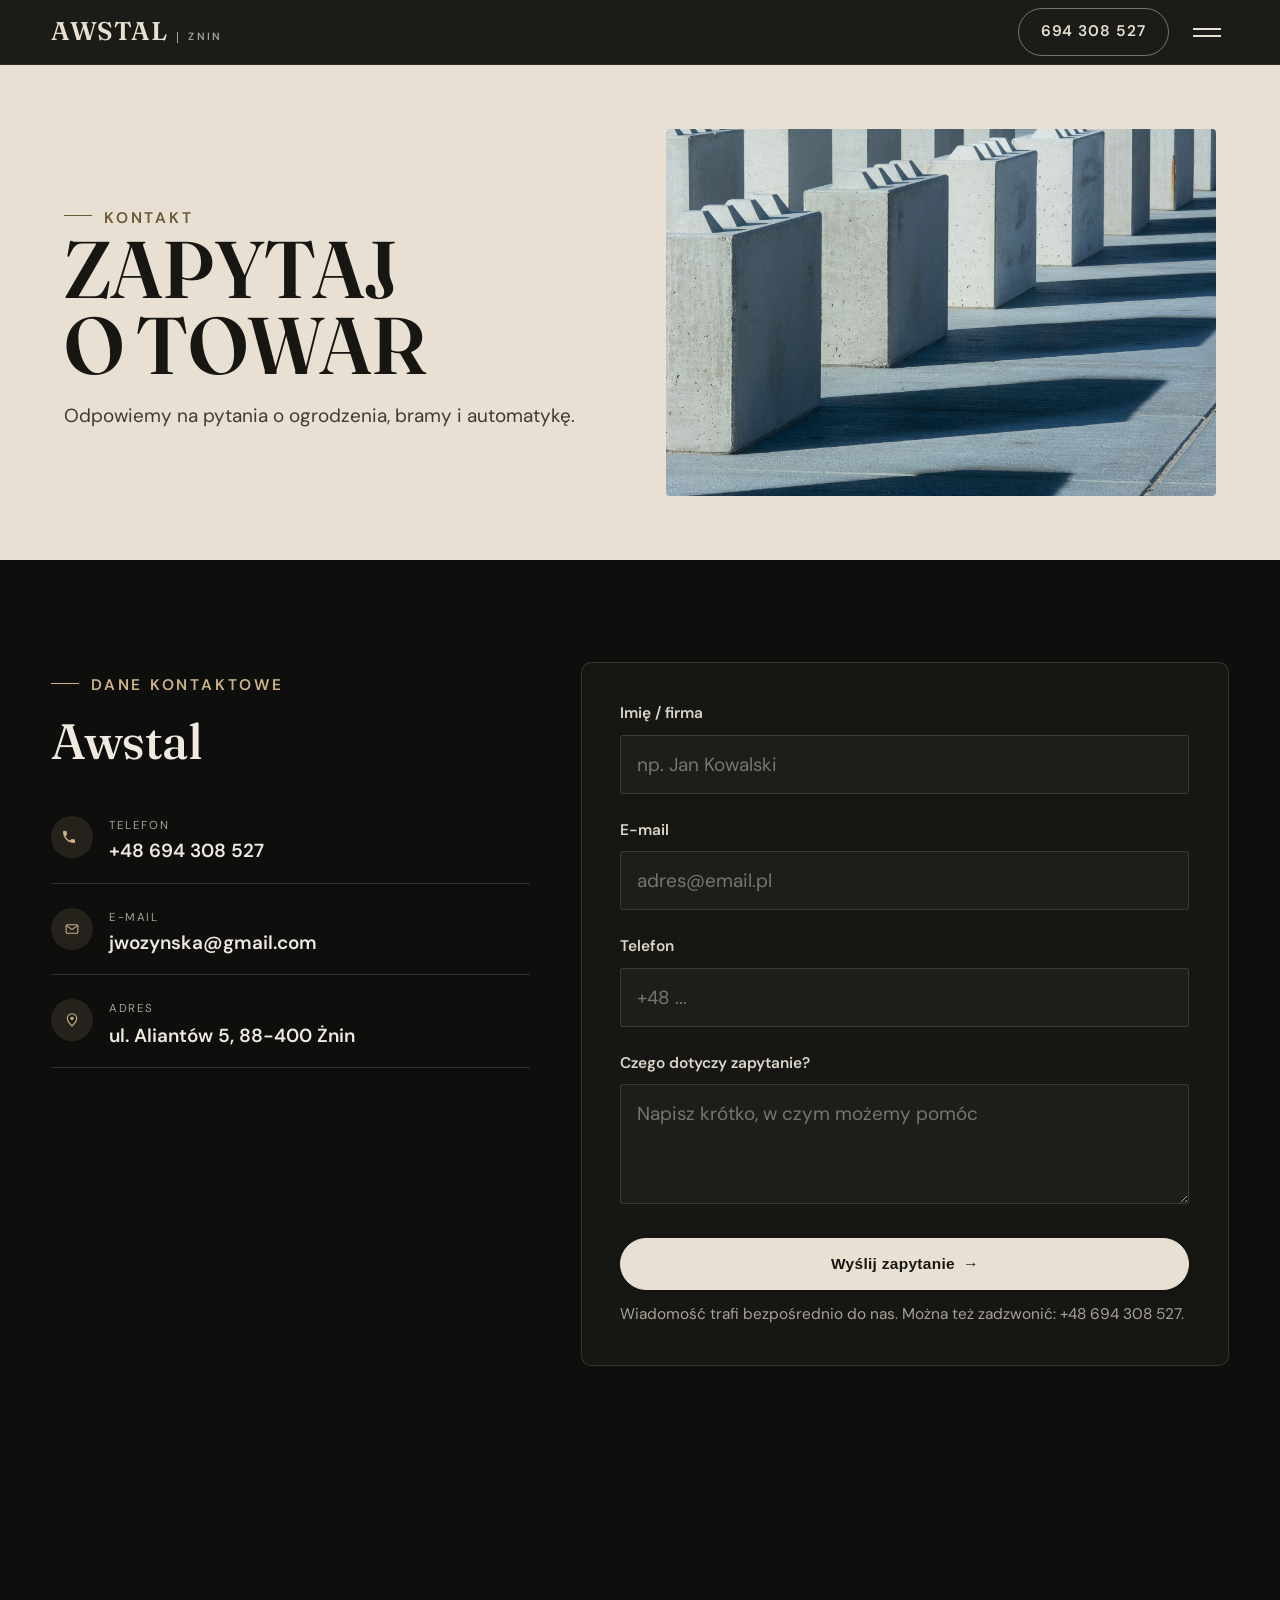
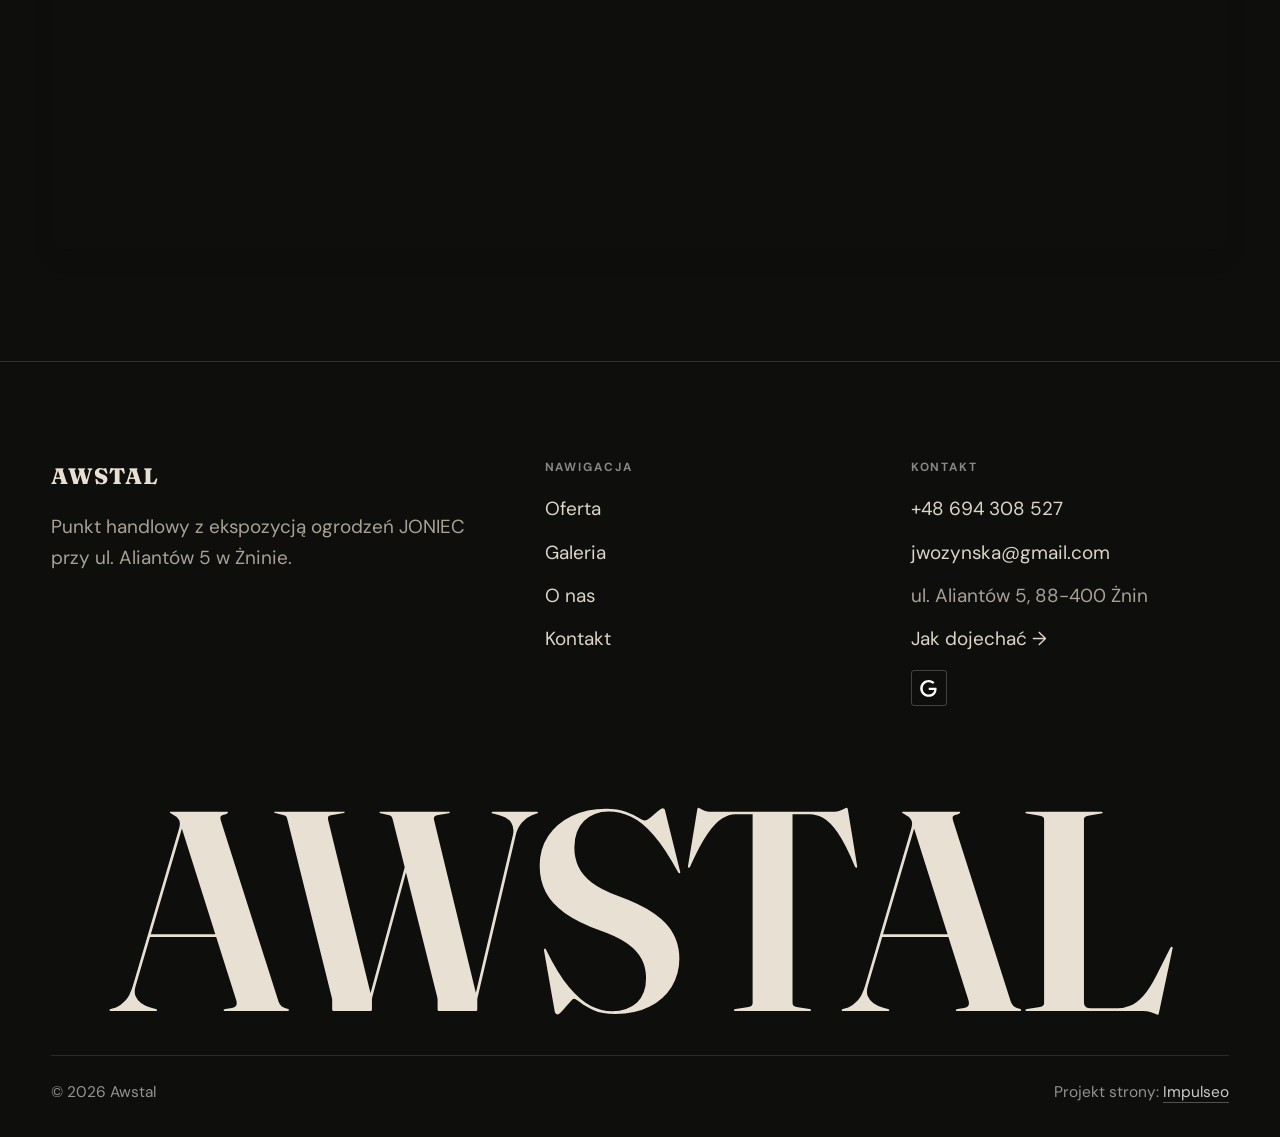
==== commit a44ee047: "[claude-edit][cmt:f609ffbc-578b-410a-b48d-9c34867930c7] Układ i styl jak klindworthroofing.com: beżo" ====
--- a/kontakt.html
+++ b/kontakt.html
@@ -19,10 +19,10 @@
 <meta name="twitter:card" content="summary_large_image">
 <link rel="preconnect" href="https://fonts.googleapis.com">
 <link rel="preconnect" href="https://fonts.gstatic.com" crossorigin>
-<link href="https://fonts.googleapis.com/css2?family=Space+Grotesk:wght@500;600;700&family=DM+Sans:opsz,wght@9..40,400;9..40,500;9..40,600&display=swap" rel="stylesheet">
-<link rel="stylesheet" href="assets/styles.css?v=1dbcea73">
+<link href="https://fonts.googleapis.com/css2?family=Fraunces:opsz,wght@9..144,500;9..144,600&family=DM+Sans:opsz,wght@9..40,400;9..40,500;9..40,600&display=swap" rel="stylesheet">
+<link rel="stylesheet" href="assets/styles.css?v=20261028">
 </head>
-<body>
+<body class="kl">
 
 <header class="nav">
   <div class="wrap nav-inner">
@@ -32,8 +32,9 @@
       <a href="realizacje.html">Galeria</a>
       <a href="o-nas.html">O nas</a>
       <a href="kontakt.html" class="active" aria-current="page">Kontakt</a>
-      <a href="tel:+48694308527" class="btn btn-accent">Zadzwoń +48 694 308 527</a>
+      <a href="tel:+48694308527" class="btn btn-accent">+48 694 308 527</a>
     </nav>
+    <a class="kl-navphone" href="tel:+48694308527">694 308 527</a>
     <button class="nav-toggle" aria-label="Menu"><span></span><span></span><span></span></button>
   </div>
 </header>
@@ -105,6 +106,7 @@
       </div>
       </div>
     </div>
+    <div class="kl-foot-mark" aria-hidden="true">Awstal</div>
     <div class="foot-bot">
       <span>© 2026 Awstal</span>
       <span>Projekt strony: <a class="foot-credit" href="https://impulseo.pl" target="_blank" rel="noopener">Impulseo</a></span>
@@ -114,6 +116,6 @@
 <div class="sticky-call"><a class="sc-call" href="tel:+48694308527"><svg class="ico-tel" width="16" height="16" viewBox="0 0 24 24" fill="none" aria-hidden="true"><path d="M6.6 10.8a15.5 15.5 0 0 0 6.6 6.6l2.2-2.2a1 1 0 0 1 1-.24 11.4 11.4 0 0 0 3.6.58 1 1 0 0 1 1 1V20a1 1 0 0 1-1 1A17 17 0 0 1 3 4a1 1 0 0 1 1-1h3.5a1 1 0 0 1 1 1c0 1.25.2 2.46.58 3.6a1 1 0 0 1-.25 1l-2.23 2.2Z" fill="currentColor"/></svg> Zadzwoń</a><a class="sc-quote" href="kontakt.html">Zadzwoń i zapytaj</a></div>
 <div class="demo-wazne" data-do="2026-11-03" data-cykl="3" hidden><svg class="dw-ico" width="13" height="13" viewBox="0 0 24 24" fill="none" aria-hidden="true"><circle cx="12" cy="12" r="8.6" stroke="currentColor" stroke-width="1.8"/><path d="M12 7.2V12l3.3 2" stroke="currentColor" stroke-width="1.8" stroke-linecap="round"/></svg><span class="dw-txt"></span></div>
 
-<script src="assets/main.js"></script>
+<script src="assets/main.js?v=20261028"></script>
 </body>
 </html>
--- a/assets/styles.css
+++ b/assets/styles.css
@@ -1847,3 +1847,199 @@
 
 /* === szary tekst dociągnięty do czytelności (WCAG 4.5 na wszystkich tłach) === */
 :root{--muted:#64685F;}
+
+/* =====================================================================
+   SKÓRKA „KL" (28.10.2026, prośba Szymona): układ i klimat wzoru
+   klindworthroofing.com - beżowy baner z wielkim szeryfowym tytułem,
+   czarne sekcje, pigułkowe przyciski, wielkie napisy, telefon na końcu.
+   Ten blok :root jest OSTATNI i wygrywa nad wcześniejszymi.
+   ===================================================================== */
+:root{
+  --paper:#0E0E0C;--paper-2:#161613;--paper-3:#1E1D1A;
+  --ink:#EFE9DF;--ink-soft:#DCD5C8;--muted:#A8A196;--line:rgba(239,233,223,.14);
+  --accent:#CDB38A;--accent-d:#B4976A;--accent-soft:rgba(205,179,138,.12);--accent-text:#CDB38A;
+  --dark:#0E0E0C;--beige:#E8E0D2;--beige-ink:#171612;
+  --font-display:'Fraunces',Georgia,serif;
+  --font-body:'DM Sans','Inter',sans-serif;
+}
+body.kl{background:var(--paper);color:var(--ink)}
+.kl h1,.kl h2,.kl h3{font-family:var(--font-display);font-weight:500;letter-spacing:-.01em;color:var(--ink)}
+.kl .muted,.kl p{color:var(--muted)}
+.kl .eyebrow{color:var(--accent)}
+.kl .eyebrow::before{background:var(--accent)}
+
+/* przyciski: pigułka jak we wzorze */
+.kl .btn{border-radius:999px}
+.kl .btn-accent,.kl .nav-links a.btn-accent{background:var(--beige);color:var(--beige-ink);border-color:var(--beige)}
+.kl .btn-accent:hover{background:#fff;color:var(--beige-ink)}
+.kl .btn-ghost{color:var(--ink);border-color:rgba(239,233,223,.35)}
+.kl .btn-light{background:var(--beige);color:var(--beige-ink)}
+.kl-btn{display:inline-flex;align-items:center;justify-content:center;gap:.5em;padding:15px 30px;border-radius:999px;
+  background:var(--beige-ink);color:var(--beige);font-weight:600;font-size:var(--text-sm);letter-spacing:.06em;text-transform:uppercase;
+  border:1.5px solid var(--beige-ink);transition:background .3s var(--ease),color .3s var(--ease)}
+.kl-btn:hover{background:transparent;color:var(--beige-ink)}
+.kl-black .kl-btn{background:var(--beige);color:var(--beige-ink);border-color:var(--beige)}
+.kl-black .kl-btn:hover{background:transparent;color:var(--beige)}
+.kl-black .kl-btn-alt{background:transparent;color:var(--beige);border-color:rgba(232,224,210,.45)}
+.kl-black .kl-btn-alt:hover{background:var(--beige);color:var(--beige-ink)}
+.kl-pill{display:inline-flex;align-items:center;padding:11px 22px;border-radius:999px;border:1.5px solid rgba(232,224,210,.5);
+  color:var(--beige);font-weight:600;font-size:var(--text-sm);letter-spacing:.05em;text-transform:uppercase;transition:background .3s,color .3s}
+a:hover .kl-pill,.kl-pill:hover{background:var(--beige);color:var(--beige-ink)}
+.kl-sub{font-family:var(--font-body);font-size:.82rem;font-weight:600;letter-spacing:.2em;text-transform:uppercase;color:var(--accent)!important;max-width:none}
+
+/* nawigacja: ciemny pasek, logo, telefon + hamburger (menu pełnoekranowe) */
+.kl .nav,.kl .nav.nav-solid,.kl .nav.is-stuck{background:rgba(14,14,12,.94);border-bottom:1px solid rgba(239,233,223,.08)}
+.kl .brand .name{font-family:var(--font-display);font-weight:600;font-size:1.6rem;letter-spacing:.02em;color:var(--beige);text-transform:uppercase}
+.kl .brand .sub{color:var(--muted)}
+.kl-navphone{margin-left:auto;padding:10px 22px;border-radius:999px;border:1.5px solid rgba(232,224,210,.45);color:var(--beige);
+  font-weight:600;font-size:var(--text-sm);letter-spacing:.06em;white-space:nowrap;transition:background .3s,color .3s}
+.kl-navphone:hover{background:var(--beige);color:var(--beige-ink)}
+.kl .nav-toggle{display:flex;margin-left:var(--space-4)}
+.kl .nav-toggle span{background:var(--beige);width:28px}
+.kl .nav-toggle span:nth-child(2){display:none}
+.kl .nav-links{position:fixed;inset:0 0 0 0;top:var(--kl-navh,72px);height:calc(100vh - var(--kl-navh,72px));background:var(--paper);
+  flex-direction:column;align-items:flex-start;justify-content:center;gap:var(--space-4);padding:var(--space-8) clamp(24px,8vw,120px);
+  transform:translateY(-110%);transition:transform .55s var(--ease);z-index:-1}
+.kl .nav-links.open{transform:translateY(0)}
+.kl .nav-links a{font-family:var(--font-display);font-size:clamp(2.2rem,1.4rem + 3.6vw,4.4rem);font-weight:500;color:var(--ink);border:0;padding:0;text-transform:uppercase}
+.kl .nav-links a::after{display:none}
+.kl .nav-links a:hover,.kl .nav-links a.active{color:var(--accent)}
+.kl .nav-links a.btn{font-family:var(--font-body);font-size:var(--text-base);margin-top:var(--space-5);padding:14px 28px;text-transform:none}
+.kl .nav-inner{gap:0}
+
+/* baner główny (beż, wielki tytuł, zdjęcie z prawej) */
+.kl-banner{background:var(--beige);color:var(--beige-ink);display:grid;grid-template-columns:minmax(0,1fr) minmax(0,1.05fr);align-items:center;
+  gap:clamp(24px,4vw,72px);padding:calc(var(--kl-navh,72px) + clamp(40px,6vw,96px)) clamp(20px,5vw,80px) clamp(48px,6vw,96px);min-height:92vh;min-height:92svh;overflow:hidden}
+.kl-banner-copy{grid-column:1;grid-row:1;max-width:640px}
+.kl-banner-img{grid-column:2;grid-row:1;position:relative;margin:0;aspect-ratio:1260/858;overflow:hidden;border-radius:4px}
+.kl-banner-img img{width:100%;height:100%;object-fit:cover;display:block;filter:none!important}
+.kl-banner-mark{position:absolute;left:-1px;bottom:-1px;width:34%;aspect-ratio:1;background:var(--beige);clip-path:polygon(0 0,0 100%,100% 100%)}
+.kl-banner .kl-sub{color:#6B5836!important}
+.kl-title{font-family:var(--font-display);font-weight:600;text-transform:uppercase;font-size:clamp(3rem,1.6rem + 6.2vw,7.4rem);line-height:.92;letter-spacing:-.02em;color:var(--beige-ink)!important;margin:var(--space-4) 0 var(--space-6)}
+.kl-lead{font-size:var(--text-lg);line-height:1.5;color:#3E3A32!important;max-width:42ch;margin-bottom:var(--space-7)}
+
+/* sekcje czarne */
+.kl-black{background:var(--paper);color:var(--ink)}
+.kl-intro{padding-block:clamp(80px,10vw,160px)}
+.kl-intro-in{display:grid;grid-template-columns:minmax(140px,.32fr) 1fr;gap:clamp(24px,5vw,80px);align-items:start}
+.kl-intro-txt{font-family:var(--font-display);font-size:clamp(1.5rem,1.05rem + 1.9vw,2.7rem);line-height:1.25;color:var(--ink)!important;max-width:30ch}
+
+.kl-duo-sec{padding-top:0}
+.kl-duo{display:grid;grid-template-columns:1.6fr 1fr;gap:clamp(20px,4vw,64px);align-items:end}
+.kl-duo-item{display:flex;flex-direction:column;align-items:flex-start;gap:var(--space-4)}
+.kl-duo-item figure{margin:0;width:100%;aspect-ratio:940/639;overflow:hidden;border-radius:4px}
+.kl-duo-item img{width:100%;height:100%;object-fit:cover;transition:transform var(--img-dur) var(--img-ease)}
+.kl-duo-item:hover img{transform:scale(var(--img-zoom))}
+.kl-duo-small{margin-bottom:clamp(0px,8vw,120px)}
+.kl-foot{color:var(--muted);font-size:var(--text-sm)}
+
+.kl-huge{font-family:var(--font-display);font-weight:500;font-size:clamp(4.4rem,2rem + 13vw,15rem)!important;line-height:.85;letter-spacing:-.03em;text-transform:uppercase;color:var(--beige)!important;text-align:center}
+.kl-work-items{display:grid;grid-template-columns:repeat(2,minmax(0,1fr));gap:clamp(20px,4vw,64px);padding-inline:clamp(20px,5vw,80px)}
+.kl-work-title{grid-column:1/-1;margin-bottom:clamp(-60px,-5vw,-20px);position:relative;z-index:2;pointer-events:none}
+.kl-proj{display:block;position:relative}
+.kl-proj:nth-of-type(odd){margin-top:clamp(0px,10vw,160px)}
+.kl-proj:first-of-type{grid-column:1/-1;margin-top:0}
+.kl-proj figure{margin:0;aspect-ratio:16/9;overflow:hidden;border-radius:4px}
+.kl-proj img{width:100%;height:100%;object-fit:cover;transition:transform var(--img-dur) var(--img-ease)}
+.kl-proj:hover img{transform:scale(var(--img-zoom))}
+.kl-proj h3{font-size:clamp(1.4rem,1.1rem + 1.2vw,2.2rem);margin-top:var(--space-4);text-transform:uppercase}
+.kl-work-more{margin-top:var(--space-8);text-align:center}
+
+.kl-svc-head{display:flex;justify-content:space-between;align-items:center;margin-bottom:var(--space-6)}
+.kl-svc-nav{display:flex;gap:var(--space-3)}
+.kl-arr{width:52px;height:52px;border-radius:50%;border:1.5px solid rgba(232,224,210,.45);background:none;color:var(--beige);font-size:1.2rem;cursor:pointer;transition:background .3s,color .3s}
+.kl-arr:hover{background:var(--beige);color:var(--beige-ink)}
+.kl-svc-track{display:grid;grid-auto-flow:column;grid-auto-columns:clamp(270px,36vw,560px);gap:clamp(18px,2.6vw,40px);overflow-x:auto;scroll-snap-type:x mandatory;
+  padding-inline:clamp(20px,5vw,80px);scroll-padding-inline:clamp(20px,5vw,80px);scrollbar-width:none;padding-bottom:var(--space-3)}
+.kl-svc-track::-webkit-scrollbar{display:none}
+.kl-svc-item{scroll-snap-align:start;display:flex;flex-direction:column;align-items:flex-start;gap:var(--space-4)}
+.kl-svc-item>a:first-child{display:block;width:100%;aspect-ratio:659/382;overflow:hidden;border-radius:4px}
+.kl-svc-item img{width:100%;height:100%;object-fit:cover;transition:transform var(--img-dur) var(--img-ease)}
+.kl-svc-item:hover img{transform:scale(var(--img-zoom))}
+.kl-svc-item p{font-size:var(--text-base);max-width:40ch}
+.kl-svc-cta{margin-top:var(--space-8)}
+
+.kl-kudos{overflow:hidden}
+.kl-kudos-top .op-meta{display:flex;flex-wrap:wrap;gap:var(--space-4);align-items:center;max-width:none;margin-bottom:var(--space-7)}
+.kl-kudos .g-badge{background:var(--beige);color:var(--beige-ink)}
+.kl-kudos .op-google{color:var(--beige)}
+.kl-kudos-track{display:grid;grid-template-columns:repeat(3,minmax(0,1fr));gap:clamp(20px,3vw,48px)}
+.kl-quote{margin:0;border-top:1px solid var(--line);padding-top:var(--space-5)}
+.kl-quote blockquote{font-family:var(--font-display);font-size:clamp(1.2rem,1rem + .7vw,1.6rem);line-height:1.4;color:var(--ink)}
+.kl-quote figcaption{margin-top:var(--space-4);color:var(--muted);font-size:var(--text-sm);letter-spacing:.08em;text-transform:uppercase}
+.kl-scroll-title{display:flex;width:max-content;margin-top:clamp(48px,6vw,96px);animation:kl-marquee 38s linear infinite}
+.kl-scroll-title span{font-family:var(--font-display);font-weight:500;font-size:clamp(4rem,2rem + 10vw,12rem);line-height:1;text-transform:uppercase;color:var(--beige);white-space:nowrap}
+@keyframes kl-marquee{to{transform:translateX(-50%)}}
+@media (prefers-reduced-motion:reduce){.kl-scroll-title{animation:none}}
+
+.kl-brands{padding-block:clamp(40px,5vw,72px);border-top:1px solid var(--line);border-bottom:1px solid var(--line)}
+.kl-brands-in{display:flex;flex-wrap:wrap;justify-content:space-around;gap:var(--space-6)}
+.kl-brands-in span{font-family:var(--font-display);font-size:clamp(1.3rem,1rem + 1.2vw,2.1rem);font-weight:600;letter-spacing:.06em;color:var(--muted);text-transform:uppercase}
+
+.kl-cta{text-align:center;padding-block:clamp(90px,11vw,180px)}
+.kl-cta .wrap{display:flex;flex-direction:column;align-items:center}
+.kl-cta-num{font-size:clamp(3.2rem,1.4rem + 8vw,9rem)!important;line-height:1;margin:var(--space-5) 0 var(--space-7)}
+.kl-cta-num a{color:var(--beige)}
+.kl-cta-num a:hover{color:var(--accent)}
+
+/* nagłówki podstron w tym samym stylu co baner */
+.kl .pagehead{background:var(--beige);display:grid;grid-template-columns:minmax(0,1fr) minmax(0,1fr);align-items:center;gap:clamp(24px,4vw,72px);
+  min-height:auto;padding:calc(var(--kl-navh,72px) + clamp(32px,5vw,72px)) clamp(20px,5vw,80px) clamp(40px,5vw,80px);border:0}
+.kl .pagehead::after{display:none}
+.kl .pagehead img{position:static;grid-column:2;grid-row:1;width:100%;height:auto;aspect-ratio:3/2;object-fit:cover;border-radius:4px}
+.kl .pagehead .wrap{grid-column:1;grid-row:1;padding:0;margin:0;color:var(--beige-ink);width:auto}
+.kl .pagehead h1{color:var(--beige-ink);text-shadow:none;text-transform:uppercase;font-weight:600;font-size:clamp(2.6rem,1.5rem + 4.4vw,5.6rem);line-height:.95}
+.kl .pagehead .eyebrow{color:#6B5836}
+.kl .pagehead .eyebrow::before{background:#6B5836}
+.kl .pagehead p{color:#3E3A32;text-shadow:none}
+
+/* stopka i stare sekcje CTA na czarno */
+.kl footer,.kl .cta{background:var(--paper);border-top:1px solid var(--line)}
+.kl footer .name{font-family:var(--font-display);color:var(--beige);text-transform:uppercase}
+.kl footer a{color:var(--ink-soft)}
+.kl footer a:hover{color:var(--accent)}
+.kl-foot-mark{font-family:var(--font-display);font-weight:600;text-transform:uppercase;text-align:center;line-height:.8;letter-spacing:-.02em;
+  font-size:clamp(5rem,1rem + 21vw,22rem);color:var(--beige);margin:clamp(40px,6vw,96px) 0 var(--space-6);user-select:none}
+.kl .cta::before{display:none}
+.kl .sticky-call .sc-call{background:var(--beige);color:var(--beige-ink)}
+
+@media (max-width:900px){
+  .kl-banner{grid-template-columns:1fr;min-height:auto;padding-top:calc(var(--kl-navh,72px) + 32px)}
+  .kl-banner-copy{grid-row:1}
+  .kl-banner-img{grid-column:1;grid-row:2}
+  .kl-intro-in{grid-template-columns:1fr}
+  .kl-duo{grid-template-columns:1fr}
+  .kl-duo-small{margin-bottom:0}
+  .kl-work-items{grid-template-columns:1fr}
+  .kl-proj:nth-of-type(odd){margin-top:0}
+  .kl-kudos-track{grid-template-columns:1fr}
+  .kl-svc-track{grid-auto-columns:82vw}
+  .kl .pagehead{grid-template-columns:1fr}
+  .kl .pagehead img{grid-column:1;grid-row:2}
+}
+@media (max-width:560px){
+  .kl-navphone{padding:8px 14px;font-size:.82rem}
+  .kl .brand .sub{display:none}
+}
+/* baner KL nie dziedziczy ciemnej nakładki i wysokości hero-fach */
+.kl-banner.hero-fach{display:grid;min-height:min(92svh,920px)}
+.kl-banner.hero-fach::before,.kl-banner.hero-fach::after{display:none!important}
+.kl-title{font-size:clamp(2.8rem,1.4rem + 5vw,6.4rem)}
+.kl .nav::after{display:none}
+.kl .stopklatka{background:var(--paper);margin:0}
+.kl .form{background:var(--paper-2);border-color:var(--line);box-shadow:none}
+.kl .form label{color:var(--ink-soft)}
+.kl .form input,.kl .form textarea{background:var(--paper-3);color:var(--ink);border-color:var(--line)}
+.kl .form input:focus,.kl .form textarea:focus{background:var(--paper-3)}
+.kl .sc-quote{background:var(--paper-2);color:var(--ink)}
+.kl-work-title{min-width:0;overflow:hidden}
+@media (max-width:900px){
+  .kl-huge{font-size:15.5vw!important}
+  .kl-work-title{margin-bottom:-2.4vw}
+}
+@media (max-width:560px){
+  .kl-navphone{display:none}
+  .kl .nav-toggle{margin-left:auto}
+}
+.kl .nav-links a.btn{display:none}
+@media (max-width:560px){.kl .nav-links a.btn{display:inline-flex;position:static;border-radius:999px}}
